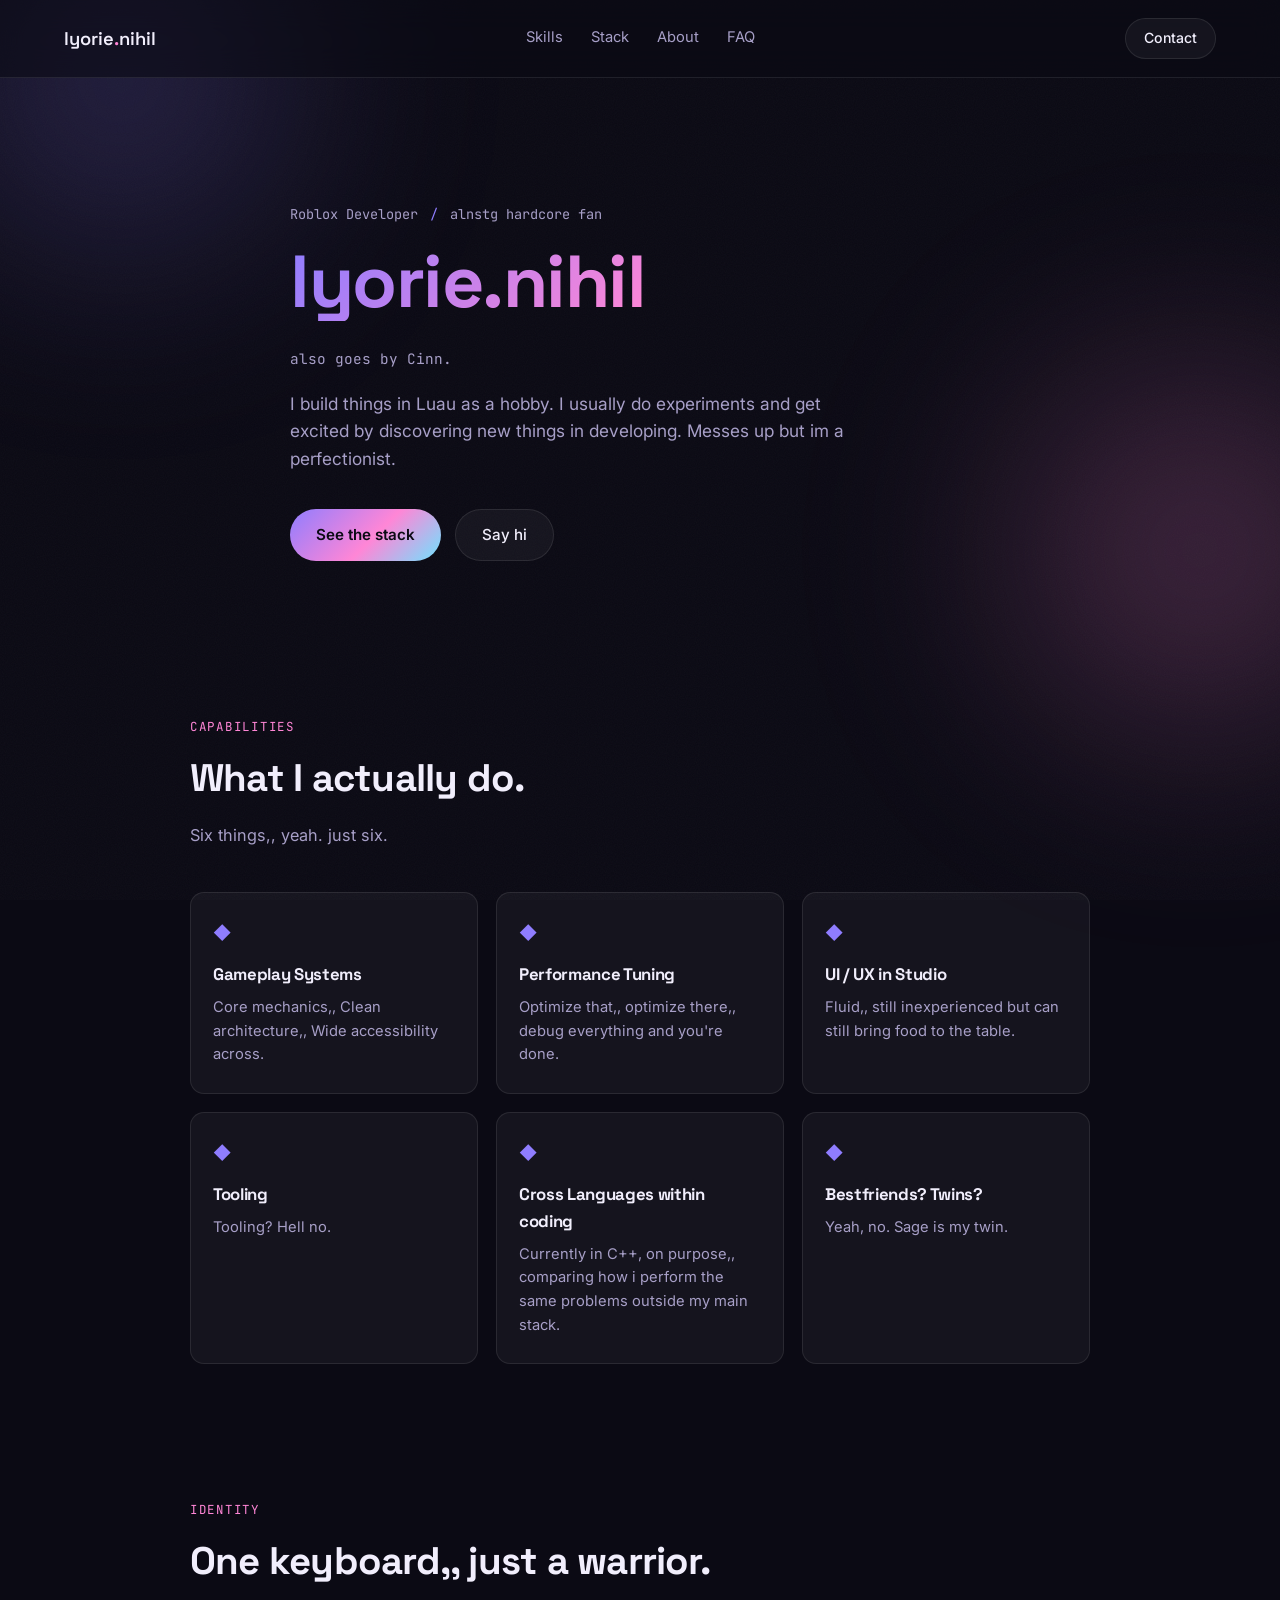
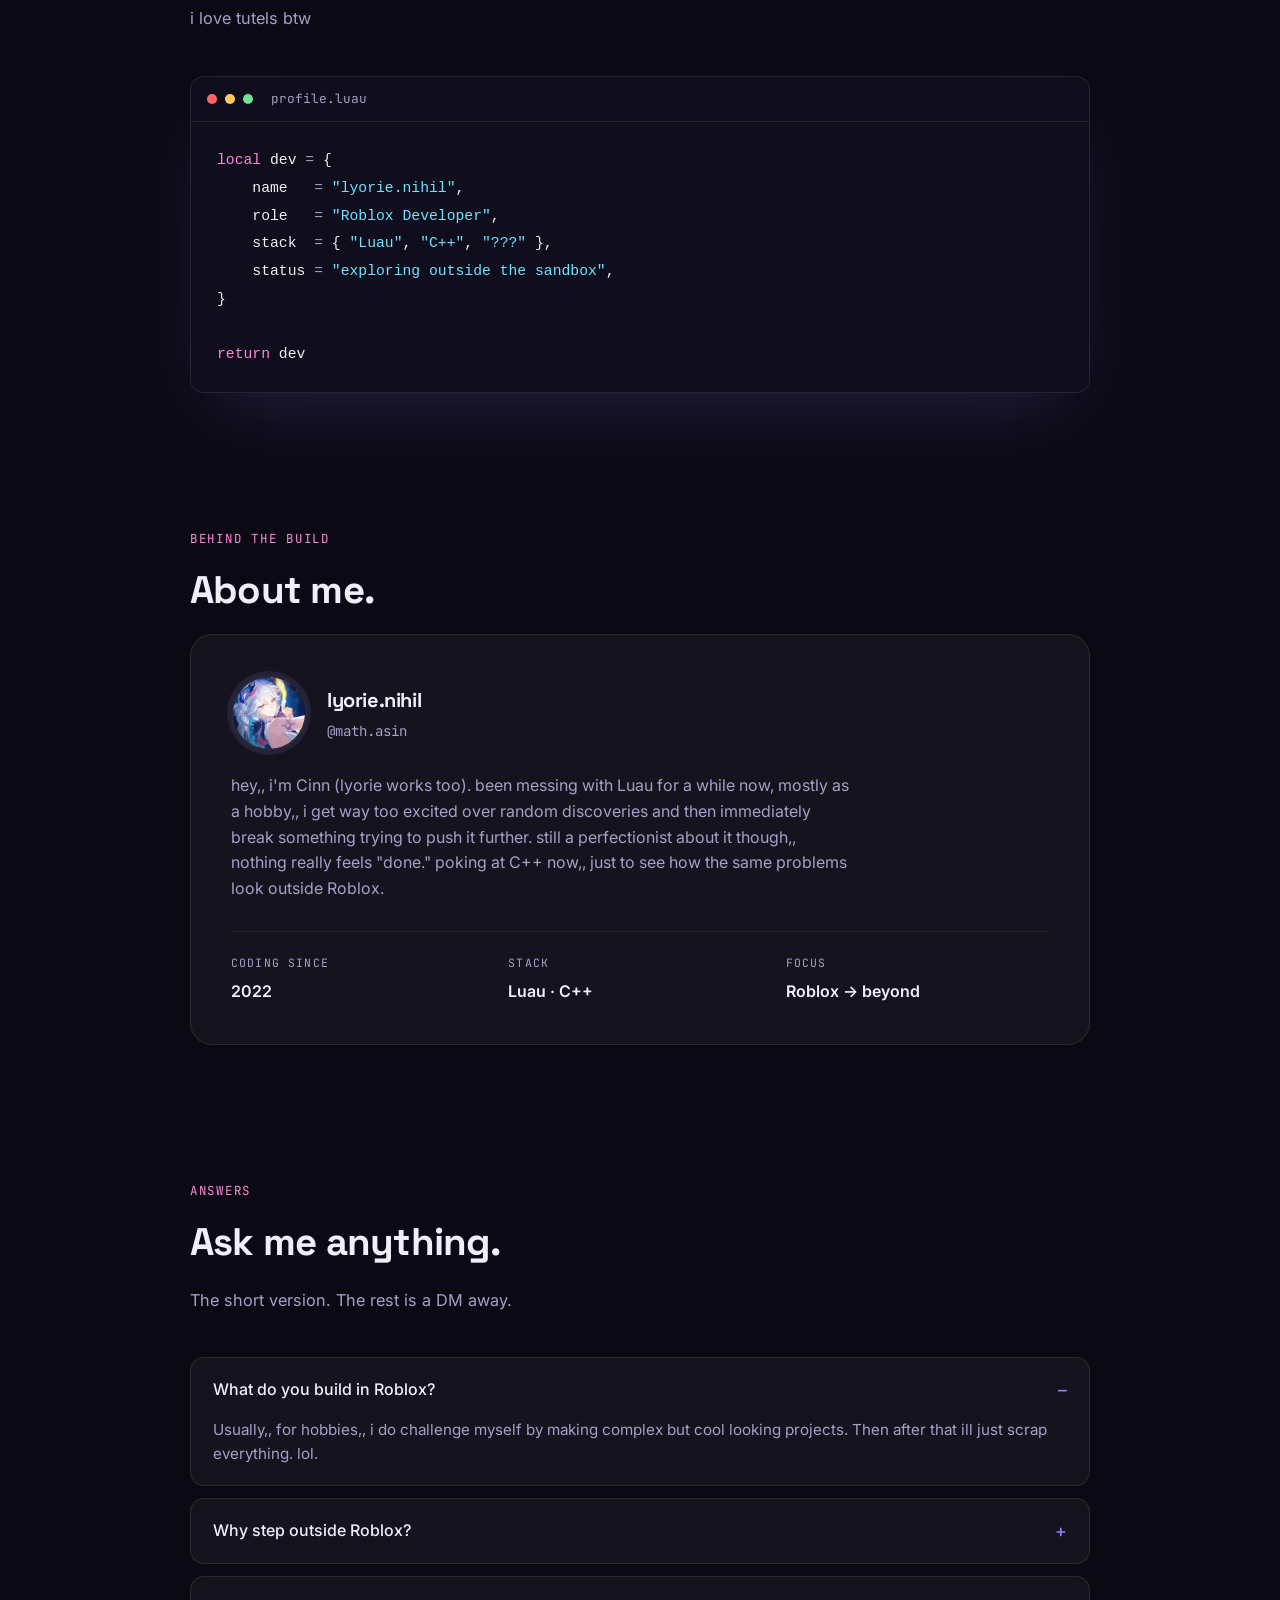
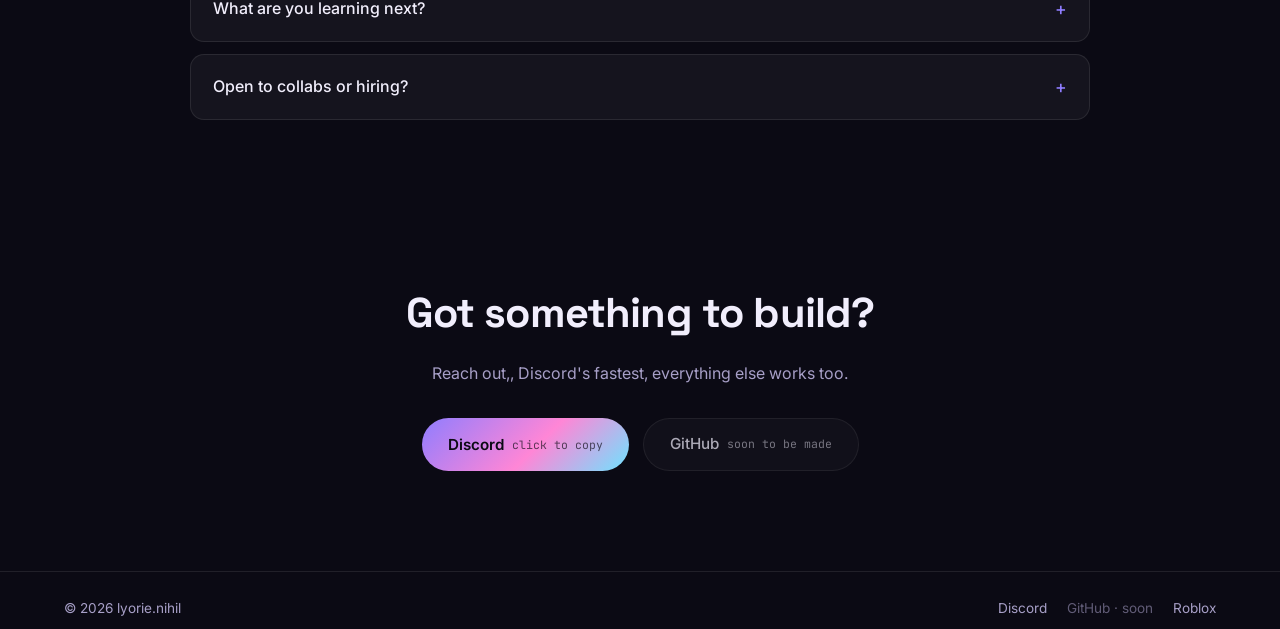
==== index.html @ 78d76bfa "Update index.html" ====
<!DOCTYPE html>
<html lang="en">
<head>
<meta charset="UTF-8" />
<meta name="viewport" content="width=device-width, initial-scale=1" />
<title>lyorie.nihil x Cinn ★ Roblox Developer</title>
<meta name="description" content="Cinn (Iyorie) ★ Roblox developer working in Luau and C++. GitHub: soon to be made." />
<link rel="preconnect" href="https://fonts.googleapis.com">
<link rel="preconnect" href="https://fonts.gstatic.com" crossorigin>
<link href="https://fonts.googleapis.com/css2?family=Space+Grotesk:wght@400;500;600;700&family=Inter:wght@400;500;600&family=JetBrains+Mono:wght@400;500&display=swap" rel="stylesheet">
<link rel="stylesheet" href="style.css">
</head>
<body>

<div class="noise"></div>
<div class="glow glow-a"></div>
<div class="glow glow-b"></div>

<header class="nav">
  <a class="brand" href="#top">lyorie<span class="dot">.</span>nihil</a>
  <nav class="nav-links">
    <a href="#skills">Skills</a>
    <a href="#stack">Stack</a>
    <a href="#about">About</a>
    <a href="#faq">FAQ</a>
  </nav>
  <a class="nav-cta" href="#contact">Contact</a>
</header>

<main id="top">

  <section class="hero">
    <p class="eyebrow">Roblox Developer <span class="eyebrow-sep">/</span> alnstg hardcore fan</p>
    <h1>lyorie.nihil</h1>
    <p class="hero-alt">also goes by Cinn.</p>
    <p class="hero-copy">
      I build things in Luau as a hobby. I usually do experiments and get excited by discovering new things in developing. Messes up but im a perfectionist.
    </p>
    <div class="hero-actions">
      <a class="btn btn-primary" href="#stack">See the stack</a>
      <a class="btn btn-ghost" href="#contact">Say hi</a>
    </div>
  </section>

  <section class="section" id="skills">
    <p class="section-eyebrow">Capabilities</p>
    <h2>What I actually do.</h2>
    <p class="section-lede">
      Six things,, yeah. just six.
    </p>
    <div class="grid">
      <article class="card">
        <div class="card-icon">◆</div>
        <h3>Gameplay Systems</h3>
        <p>Core mechanics,, Clean architecture,, Wide accessibility across.</p>
      </article>
      <article class="card">
        <div class="card-icon">◆</div>
        <h3>Performance Tuning</h3>
        <p>Optimize that,, optimize there,, debug everything and you're done.</p>
      </article>
      <article class="card">
        <div class="card-icon">◆</div>
        <h3>UI / UX in Studio</h3>
        <p>Fluid,, still inexperienced but can still bring food to the table.</p>
      </article>
      <article class="card">
        <div class="card-icon">◆</div>
        <h3>Tooling</h3>
        <p>Tooling? Hell no.</p>
      </article>
      <article class="card">
        <div class="card-icon">◆</div>
        <h3>Cross Languages within coding</h3>
        <p>Currently in C++, on purpose,, comparing how i perform the same problems outside my main stack.</p>
      </article>
      <article class="card">
        <div class="card-icon">◆</div>
        <h3>Bestfriends? Twins?</h3>
        <p>Yeah, no. Sage is my twin.</p>
      </article>
    </div>
  </section>

  <section class="section" id="stack">
    <p class="section-eyebrow">Identity</p>
    <h2>One keyboard,, just a warrior.</h2>
    <p class="section-lede">i love tutels btw</p>
    <div class="code-window">
      <div class="code-titlebar">
        <span class="code-dot"></span><span class="code-dot"></span><span class="code-dot"></span>
        <span class="code-filename">profile.luau</span>
      </div>
      <pre class="code-body"><code><span class="tok-kw">local</span> dev <span class="tok-op">=</span> {
    name   <span class="tok-op">=</span> <span class="tok-str">"lyorie.nihil"</span>,
    role   <span class="tok-op">=</span> <span class="tok-str">"Roblox Developer"</span>,
    stack  <span class="tok-op">=</span> { <span class="tok-str">"Luau"</span>, <span class="tok-str">"C++"</span>, <span class="tok-str">"???"</span> },
    status <span class="tok-op">=</span> <span class="tok-str">"exploring outside the sandbox"</span>,
}

<span class="tok-kw">return</span> dev</code></pre>
    </div>
  </section>

  <section class="section" id="about">
    <p class="section-eyebrow">Behind the build</p>
    <h2>About me.</h2>
    <div class="bio-card">
      <div class="bio-top">
        <img class="bio-avatar" src="assets/avatar.jpg" alt="lyorie.nihil avatar" />
        <div class="bio-heading">
          <h3>lyorie.nihil</h3>
          <p class="bio-handle">@math.asin</p>
        </div>
      </div>
      <p class="bio-copy">
        hey,, i'm Cinn (lyorie works too). been messing with Luau for a
        while now, mostly as a hobby,, i get way too excited over random
        discoveries and then immediately break something trying to push it
        further. still a perfectionist about it though,, nothing really
        feels "done." poking at C++ now,, just to see how the same problems
        look outside Roblox.
      </p>
      <div class="bio-stats">
        <div class="bio-stat">
          <span class="bio-stat-label">Coding since</span>
          <span class="bio-stat-value">2022</span>
        </div>
        <div class="bio-stat">
          <span class="bio-stat-label">Stack</span>
          <span class="bio-stat-value">Luau · C++</span>
        </div>
        <div class="bio-stat">
          <span class="bio-stat-label">Focus</span>
          <span class="bio-stat-value">Roblox → beyond</span>
        </div>
      </div>
    </div>
  </section>

  <section class="section" id="faq">
    <p class="section-eyebrow">Answers</p>
    <h2>Ask me anything.</h2>
    <p class="section-lede">The short version. The rest is a DM away.</p>
    <div class="faq-list">
      <details class="faq-item" open>
        <summary>What do you build in Roblox?</summary>
        <p>Usually,, for hobbies,, i do challenge myself by making complex but cool looking projects. Then after that ill just scrap everything. lol.</p>
      </details>
      <details class="faq-item">
        <summary>Why step outside Roblox?</summary>
        <p>Roblox is pretty boring these days. If you see me in a game,, hi.</p>
      </details>
      <details class="faq-item">
        <summary>What are you learning next?</summary>
        <p>haven't decided yet,, we'll see.</p>
      </details>
      <details class="faq-item">
        <summary>Open to collabs or hiring?</summary>
        <p>No. If i do get available,, please contact me via discord.</p>
      </details>
    </div>
  </section>

  <section class="cta" id="contact">
    <h2>Got something to build?</h2>
    <p>Reach out,, Discord's fastest, everything else works too.</p>
    <div class="hero-actions">
      <button type="button" class="btn btn-primary" data-discord="._math.asin">
        Discord <span class="copy-label">click to copy</span>
      </button>
      <span class="btn btn-ghost btn-soon" aria-disabled="true">
        GitHub <span class="copy-label">soon to be made</span>
      </span>
    </div>
  </section>

</main>

<footer class="footer">
  <span>© 2026 lyorie.nihil</span>
  <div class="footer-links">
    <button type="button" class="footer-copy" data-discord="._math.asin">Discord</button>
    <span class="footer-soon" aria-disabled="true">GitHub · soon</span>
    <a href="https://www.roblox.com/users/5300801005/profile?friendshipSourceType=PlayerSearch">Roblox</a>
  </div>
</footer>

<script src="script.js"></script>
</body>
</html>
---- style.css ----
:root {
  --bg: #0b0a14;
  --bg-alt: #100d1c;
  --surface: rgba(255, 255, 255, 0.045);
  --surface-hover: rgba(255, 255, 255, 0.07);
  --border: rgba(255, 255, 255, 0.09);

  --text: #f1eefc;
  --text-muted: #a79fc7;
  --text-faint: #6f699060;

  --purple: #8f7dff;
  --pink: #ff86d6;
  --blue: #6fe3ff;

  --gradient: linear-gradient(135deg, var(--purple), var(--pink) 55%, var(--blue));

  --font-display: "Space Grotesk", "Inter", sans-serif;
  --font-body: "Inter", sans-serif;
  --font-mono: "JetBrains Mono", monospace;

  --radius-lg: 22px;
  --radius-md: 14px;
  --radius-sm: 8px;
}

@media (prefers-color-scheme: light) {
  :root { color-scheme: dark; }
}

* { box-sizing: border-box; }
html { scroll-behavior: smooth; }

@media (prefers-reduced-motion: reduce) {
  html { scroll-behavior: auto; }
  * { animation-duration: 0.01ms !important; animation-iteration-count: 1 !important; transition-duration: 0.01ms !important; }
}

body {
  margin: 0;
  background: var(--bg);
  color: var(--text);
  font-family: var(--font-body);
  line-height: 1.6;
  -webkit-font-smoothing: antialiased;
  overflow-x: hidden;
}

a { color: inherit; text-decoration: none; }
h1, h2, h3 { font-family: var(--font-display); margin: 0; letter-spacing: -0.02em; }
p { margin: 0; }

:focus-visible {
  outline: 2px solid var(--blue);
  outline-offset: 3px;
  border-radius: 4px;
}

.noise {
  position: fixed;
  inset: 0;
  pointer-events: none;
  z-index: 0;
  opacity: 0.035;
  background-image: url("data:image/svg+xml,%3Csvg xmlns='http://www.w3.org/2000/svg' width='120' height='120'%3E%3Cfilter id='n'%3E%3CfeTurbulence type='fractalNoise' baseFrequency='0.9' numOctaves='2' stitchTiles='stitch'/%3E%3C/filter%3E%3Crect width='100%25' height='100%25' filter='url(%23n)'/%3E%3C/svg%3E");
}

.glow { position: fixed; border-radius: 50%; filter: blur(110px); pointer-events: none; z-index: 0; opacity: 0.35; }
.glow-a { width: 480px; height: 480px; top: -160px; left: -120px; background: radial-gradient(circle, var(--purple), transparent 70%); }
.glow-b { width: 520px; height: 520px; bottom: 10%; right: -180px; background: radial-gradient(circle, var(--pink), transparent 70%); }

.nav {
  position: sticky;
  top: 0;
  z-index: 10;
  display: flex;
  align-items: center;
  justify-content: space-between;
  gap: 24px;
  padding: 18px clamp(20px, 5vw, 64px);
  background: rgba(11, 10, 20, 0.6);
  backdrop-filter: blur(16px);
  border-bottom: 1px solid var(--border);
}

.brand { font-family: var(--font-display); font-weight: 600; font-size: 1.15rem; }
.brand .dot { color: var(--pink); }

.nav-links { display: flex; gap: 28px; font-size: 0.92rem; color: var(--text-muted); }
.nav-links a:hover { color: var(--text); }

.nav-cta {
  font-size: 0.88rem;
  font-weight: 500;
  padding: 8px 18px;
  border-radius: 999px;
  border: 1px solid var(--border);
  background: var(--surface);
  white-space: nowrap;
}
.nav-cta:hover { background: var(--surface-hover); }

@media (max-width: 640px) {
  .nav-links { display: none; }
}

main { position: relative; z-index: 1; }

.section {
  max-width: 980px;
  margin: 0 auto;
  padding: 96px clamp(20px, 5vw, 40px) 40px;
}

.section-eyebrow {
  font-family: var(--font-mono);
  font-size: 0.78rem;
  letter-spacing: 0.14em;
  text-transform: uppercase;
  color: var(--pink);
  margin-bottom: 10px;
}

.section h2 { font-size: clamp(1.7rem, 4vw, 2.4rem); margin-bottom: 14px; }

.section-lede {
  color: var(--text-muted);
  max-width: 46ch;
  margin-bottom: 44px;
  font-size: 1.02rem;
}

.hero {
  position: relative;
  z-index: 1;
  max-width: 780px;
  margin: 0 auto;
  padding: clamp(70px, 14vh, 130px) clamp(20px, 5vw, 40px) 60px;
  text-align: left;
}

.eyebrow { font-family: var(--font-mono); font-size: 0.85rem; color: var(--text-muted); margin-bottom: 18px; }
.eyebrow-sep { color: var(--purple); margin: 0 4px; }

.hero h1 {
  font-size: clamp(2.6rem, 8vw, 4.6rem);
  font-weight: 700;
  background: var(--gradient);
  -webkit-background-clip: text;
  background-clip: text;
  color: transparent;
  line-height: 1.05;
  margin-bottom: 26px;
}

.hero-alt { font-family: var(--font-mono); font-size: 0.9rem; color: var(--text-muted); margin-bottom: 20px; }
.hero-copy { font-size: 1.08rem; color: var(--text-muted); max-width: 54ch; margin-bottom: 36px; }
.hero-actions { display: flex; flex-wrap: wrap; gap: 14px; }

.btn {
  display: inline-flex;
  align-items: center;
  gap: 8px;
  padding: 13px 26px;
  border-radius: 999px;
  font-weight: 500;
  font-size: 0.95rem;
  font-family: inherit;
  border: none;
  cursor: pointer;
  transition: transform 0.15s ease, background 0.15s ease, border-color 0.15s ease;
}
.btn:hover { transform: translateY(-1px); }

.copy-label { font-family: var(--font-mono); font-size: 0.72rem; opacity: 0.65; font-weight: 400; }

.btn-soon { cursor: default; border: 1px dashed var(--border); background: transparent; opacity: 0.7; }
.btn-soon:hover { transform: none; }

.btn-primary { background: var(--gradient); color: #0b0a14; font-weight: 600; }

.btn-ghost { border: 1px solid var(--border); background: var(--surface); }
.btn-ghost:hover { background: var(--surface-hover); }

.grid { display: grid; grid-template-columns: repeat(3, 1fr); gap: 18px; }
@media (max-width: 860px) { .grid { grid-template-columns: repeat(2, 1fr); } }
@media (max-width: 560px) { .grid { grid-template-columns: 1fr; } }

.card {
  background: var(--surface);
  border: 1px solid var(--border);
  border-radius: var(--radius-md);
  padding: 26px 22px;
  transition: transform 0.2s ease, background 0.2s ease, border-color 0.2s ease;
}
.card:hover { transform: translateY(-3px); background: var(--surface-hover); border-color: rgba(255,255,255,0.18); }

.card-icon { color: var(--purple); font-size: 1.1rem; margin-bottom: 14px; }
.card h3 { font-size: 1.05rem; margin-bottom: 8px; }
.card p { color: var(--text-muted); font-size: 0.92rem; }

.code-window {
  background: var(--bg-alt);
  border: 1px solid var(--border);
  border-radius: var(--radius-md);
  overflow: hidden;
  box-shadow: 0 30px 80px -30px rgba(143, 125, 255, 0.25);
}

.code-titlebar { display: flex; align-items: center; gap: 8px; padding: 12px 16px; border-bottom: 1px solid var(--border); }
.code-dot { width: 10px; height: 10px; border-radius: 50%; background: var(--border); }
.code-dot:nth-child(1) { background: #ff6767; }
.code-dot:nth-child(2) { background: #ffc860; }
.code-dot:nth-child(3) { background: #6fe396; }
.code-filename { margin-left: 10px; font-family: var(--font-mono); font-size: 0.8rem; color: var(--text-muted); }

.code-body { margin: 0; padding: 24px 26px; font-family: var(--font-mono); font-size: 0.92rem; line-height: 1.75; overflow-x: auto; }
.tok-kw { color: var(--pink); }
.tok-str { color: var(--blue); }
.tok-op { color: var(--text-muted); }

.bio-card { background: var(--surface); border: 1px solid var(--border); border-radius: var(--radius-lg); padding: clamp(24px, 4vw, 40px); }
.bio-top { display: flex; align-items: center; gap: 20px; margin-bottom: 22px; }

.bio-avatar {
  width: 76px;
  height: 76px;
  border-radius: 50%;
  object-fit: cover;
  border: 2px solid var(--border);
  box-shadow: 0 0 0 4px rgba(143, 125, 255, 0.12);
}

.bio-heading h3 { font-size: 1.25rem; }
.bio-handle { font-family: var(--font-mono); color: var(--text-muted); font-size: 0.88rem; margin-top: 4px; }
.bio-copy { color: var(--text-muted); max-width: 62ch; margin-bottom: 30px; }

.bio-stats { display: grid; grid-template-columns: repeat(3, 1fr); gap: 14px; border-top: 1px solid var(--border); padding-top: 22px; }
@media (max-width: 560px) { .bio-stats { grid-template-columns: 1fr; } }

.bio-stat { display: flex; flex-direction: column; gap: 6px; }
.bio-stat-label { font-family: var(--font-mono); font-size: 0.72rem; text-transform: uppercase; letter-spacing: 0.1em; color: var(--text-muted); }
.bio-stat-value { font-weight: 600; }

.faq-list { display: flex; flex-direction: column; gap: 12px; }
.faq-item { background: var(--surface); border: 1px solid var(--border); border-radius: var(--radius-md); padding: 18px 22px; }

.faq-item summary {
  cursor: pointer;
  font-weight: 500;
  list-style: none;
  display: flex;
  justify-content: space-between;
  align-items: center;
}
.faq-item summary::-webkit-details-marker { display: none; }
.faq-item summary::after { content: "+"; color: var(--purple); font-size: 1.1rem; margin-left: 12px; }
.faq-item[open] summary::after { content: "–"; }
.faq-item p { color: var(--text-muted); margin-top: 14px; font-size: 0.95rem; }

.cta { max-width: 780px; margin: 40px auto 0; padding: 80px clamp(20px, 5vw, 40px) 100px; text-align: center; }
.cta h2 { font-size: clamp(1.8rem, 4.5vw, 2.6rem); margin-bottom: 14px; }
.cta p { color: var(--text-muted); margin-bottom: 32px; }
.cta .hero-actions { justify-content: center; }

.footer {
  position: relative;
  z-index: 1;
  display: flex;
  flex-wrap: wrap;
  gap: 12px;
  align-items: center;
  justify-content: space-between;
  padding: 26px clamp(20px, 5vw, 64px);
  border-top: 1px solid var(--border);
  color: var(--text-muted);
  font-size: 0.85rem;
}
.footer-links { display: flex; gap: 20px; align-items: center; }
.footer-links a:hover { color: var(--text); }

.footer-copy { font: inherit; color: inherit; background: none; border: none; padding: 0; cursor: pointer; }
.footer-copy:hover { color: var(--text); }
.footer-soon { opacity: 0.55; cursor: default; }

.reveal { opacity: 0; transform: translateY(18px); transition: opacity 0.6s ease, transform 0.6s ease; }
.reveal.is-visible { opacity: 1; transform: translateY(0); }
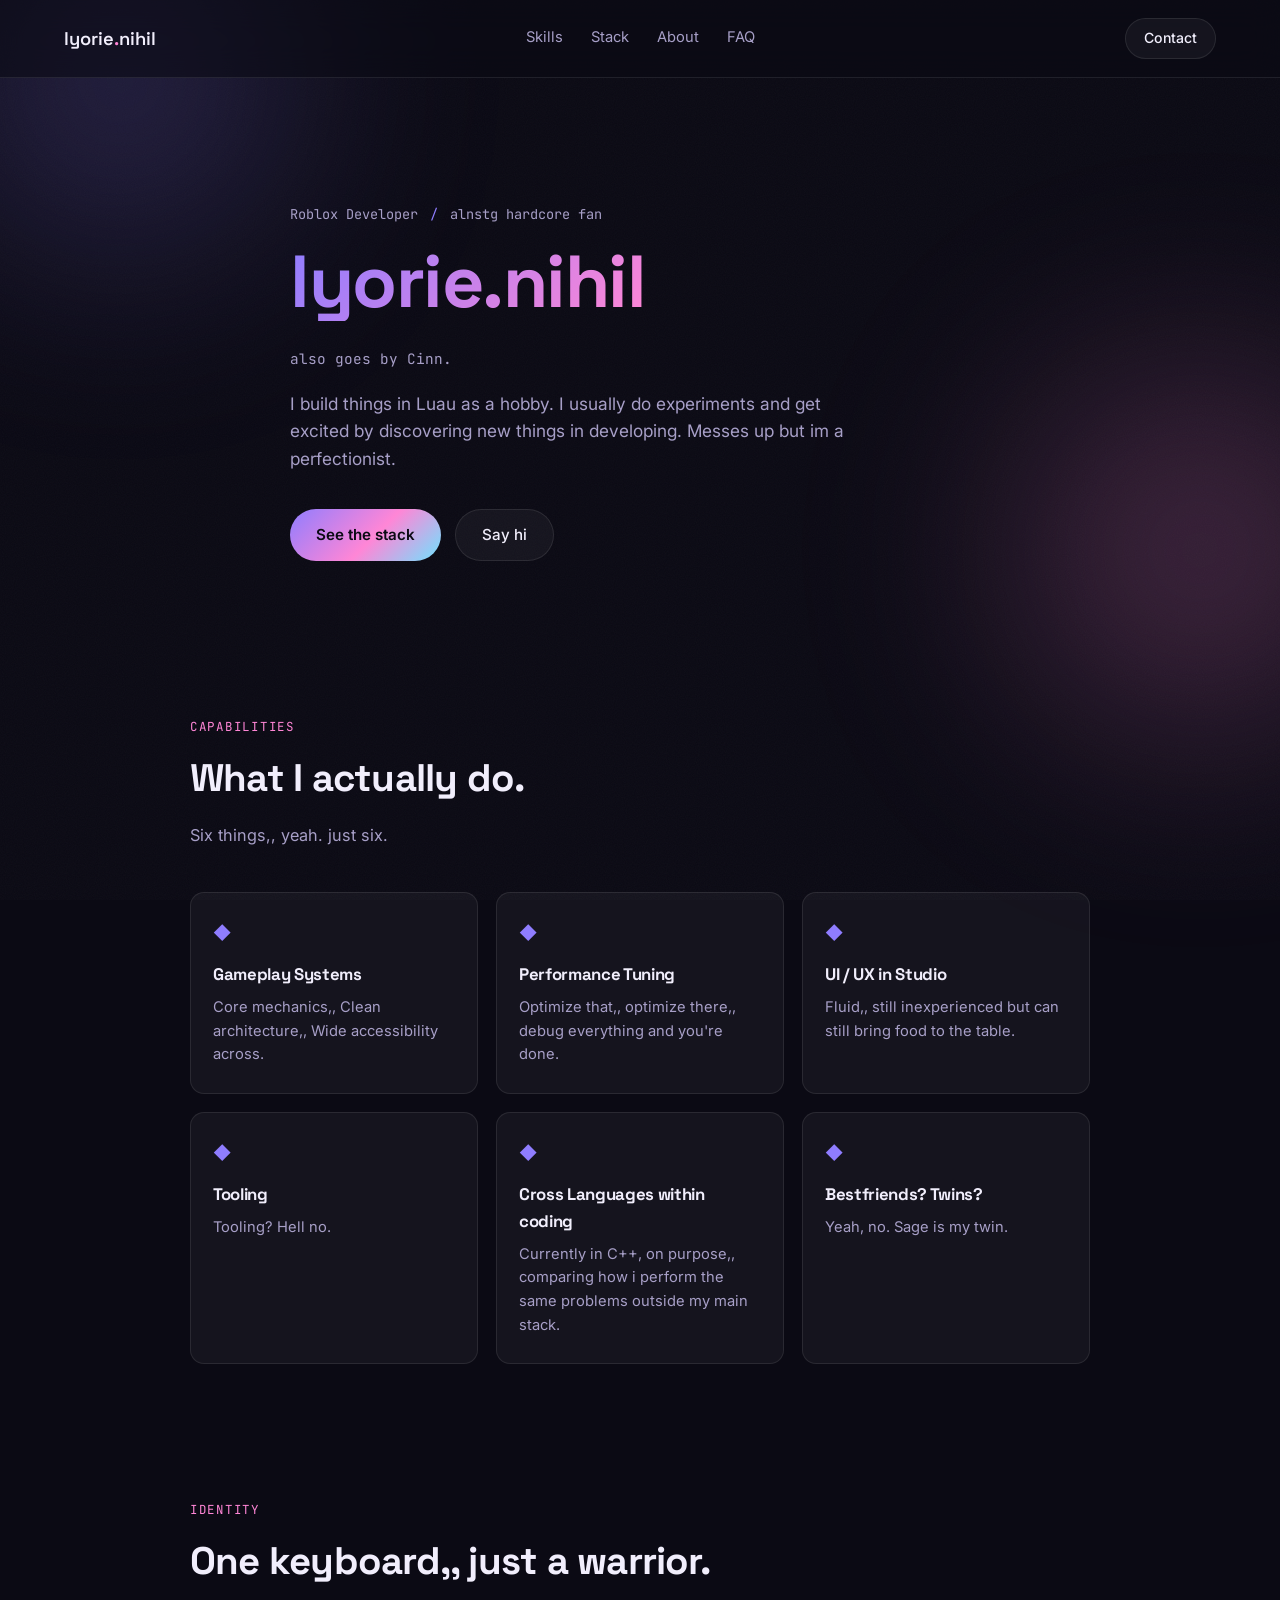
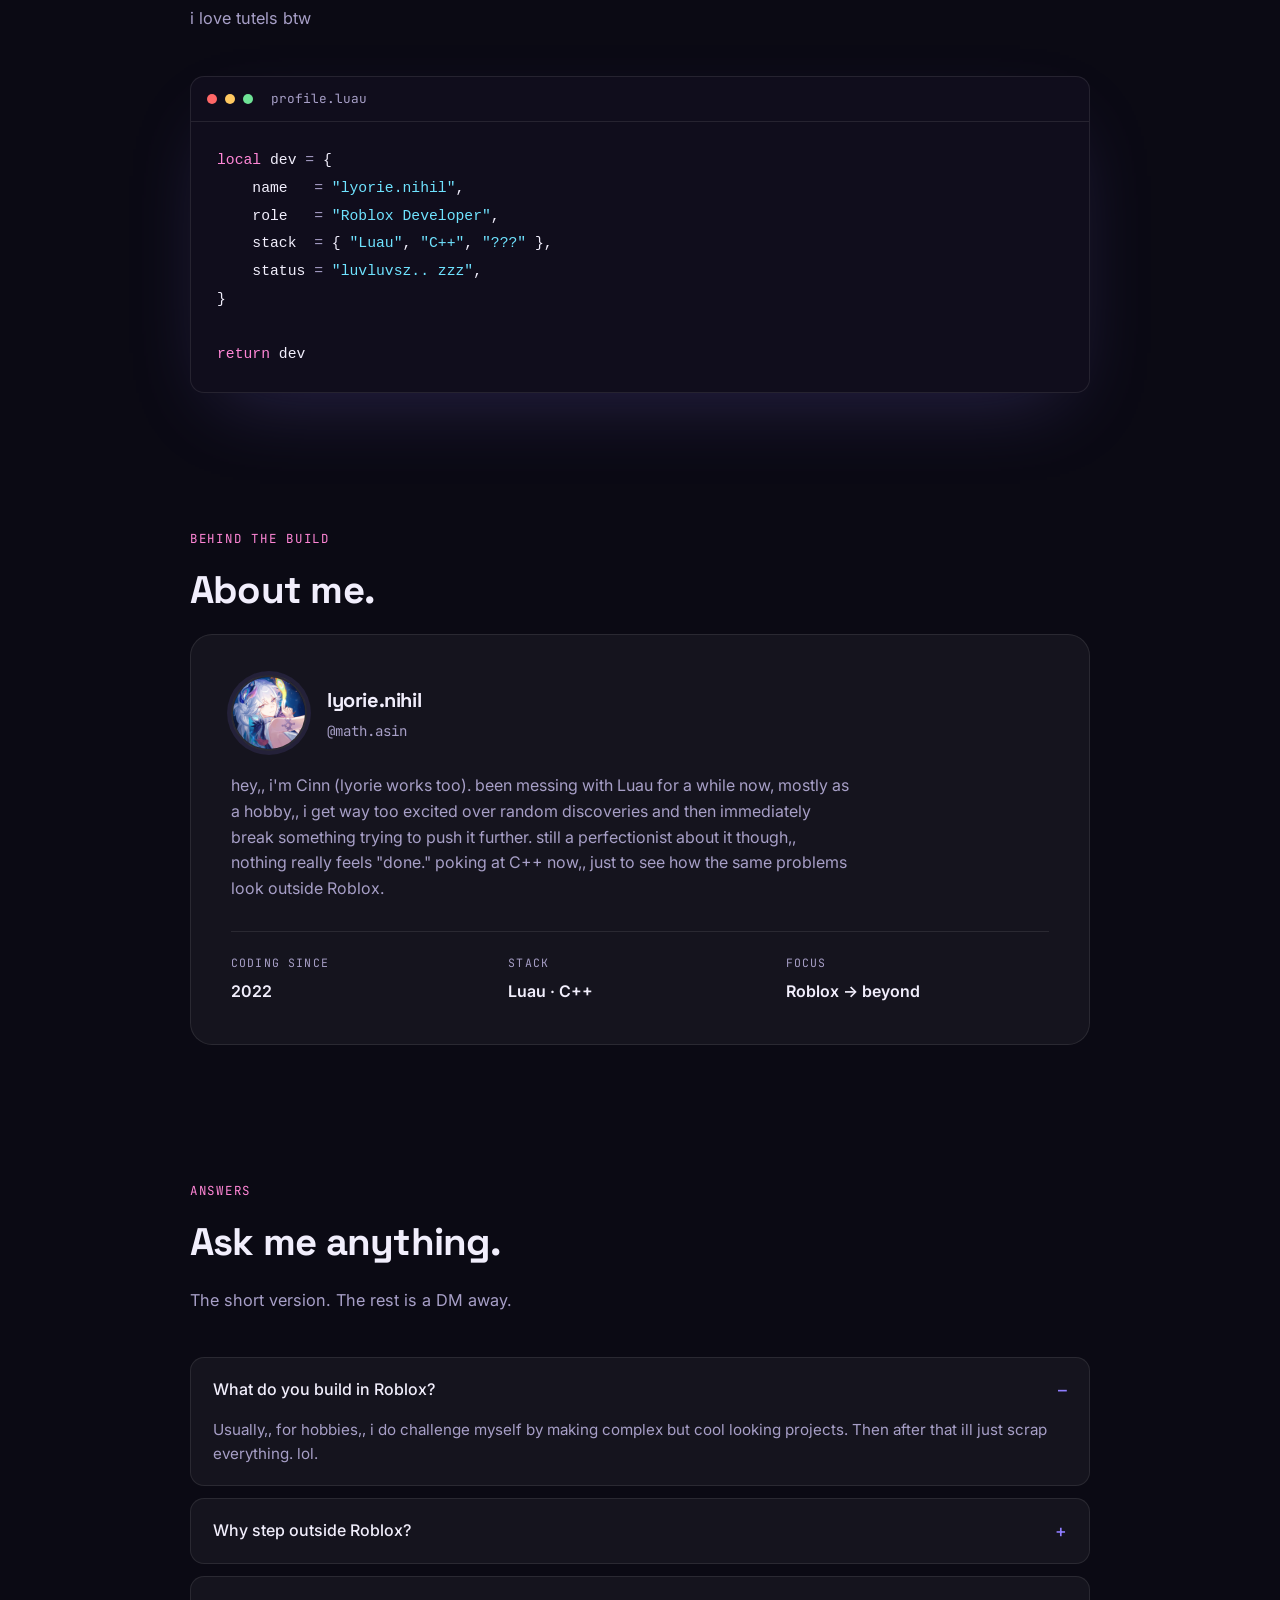
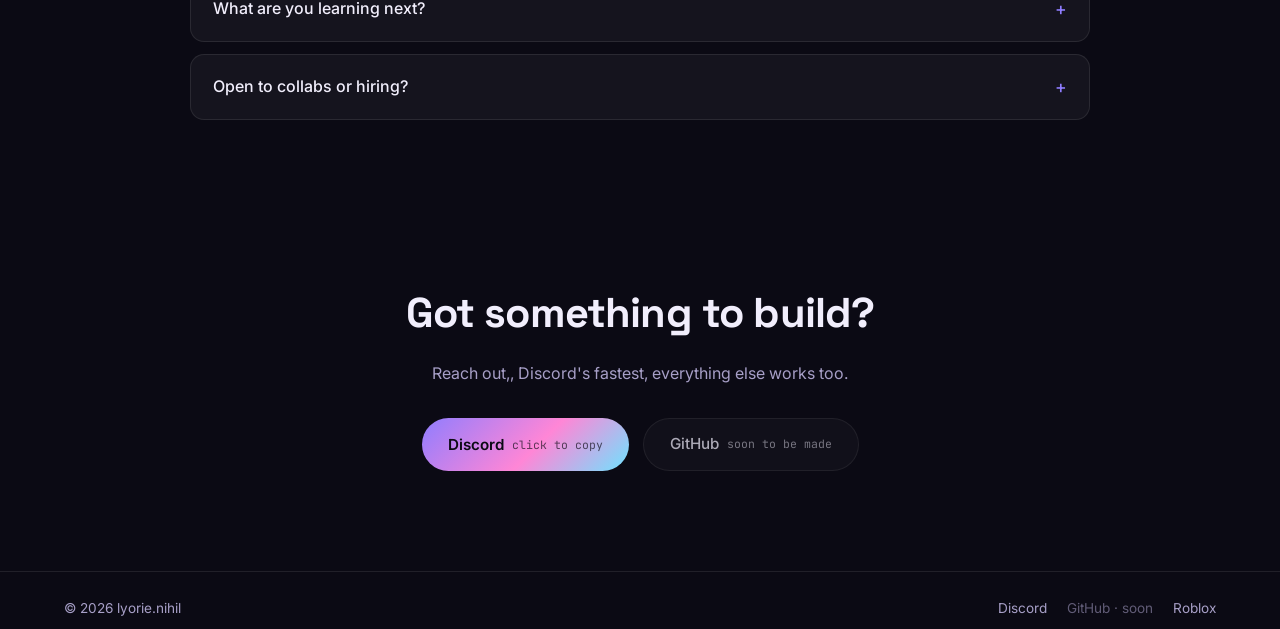
==== commit fcf97c2a: "Update index.html" ====
--- a/index.html
+++ b/index.html
@@ -95,7 +95,7 @@
     name   <span class="tok-op">=</span> <span class="tok-str">"lyorie.nihil"</span>,
     role   <span class="tok-op">=</span> <span class="tok-str">"Roblox Developer"</span>,
     stack  <span class="tok-op">=</span> { <span class="tok-str">"Luau"</span>, <span class="tok-str">"C++"</span>, <span class="tok-str">"???"</span> },
-    status <span class="tok-op">=</span> <span class="tok-str">"exploring outside the sandbox"</span>,
+    status <span class="tok-op">=</span> <span class="tok-str">"luvluvsz.. zzz"</span>,
 }
 
 <span class="tok-kw">return</span> dev</code></pre>
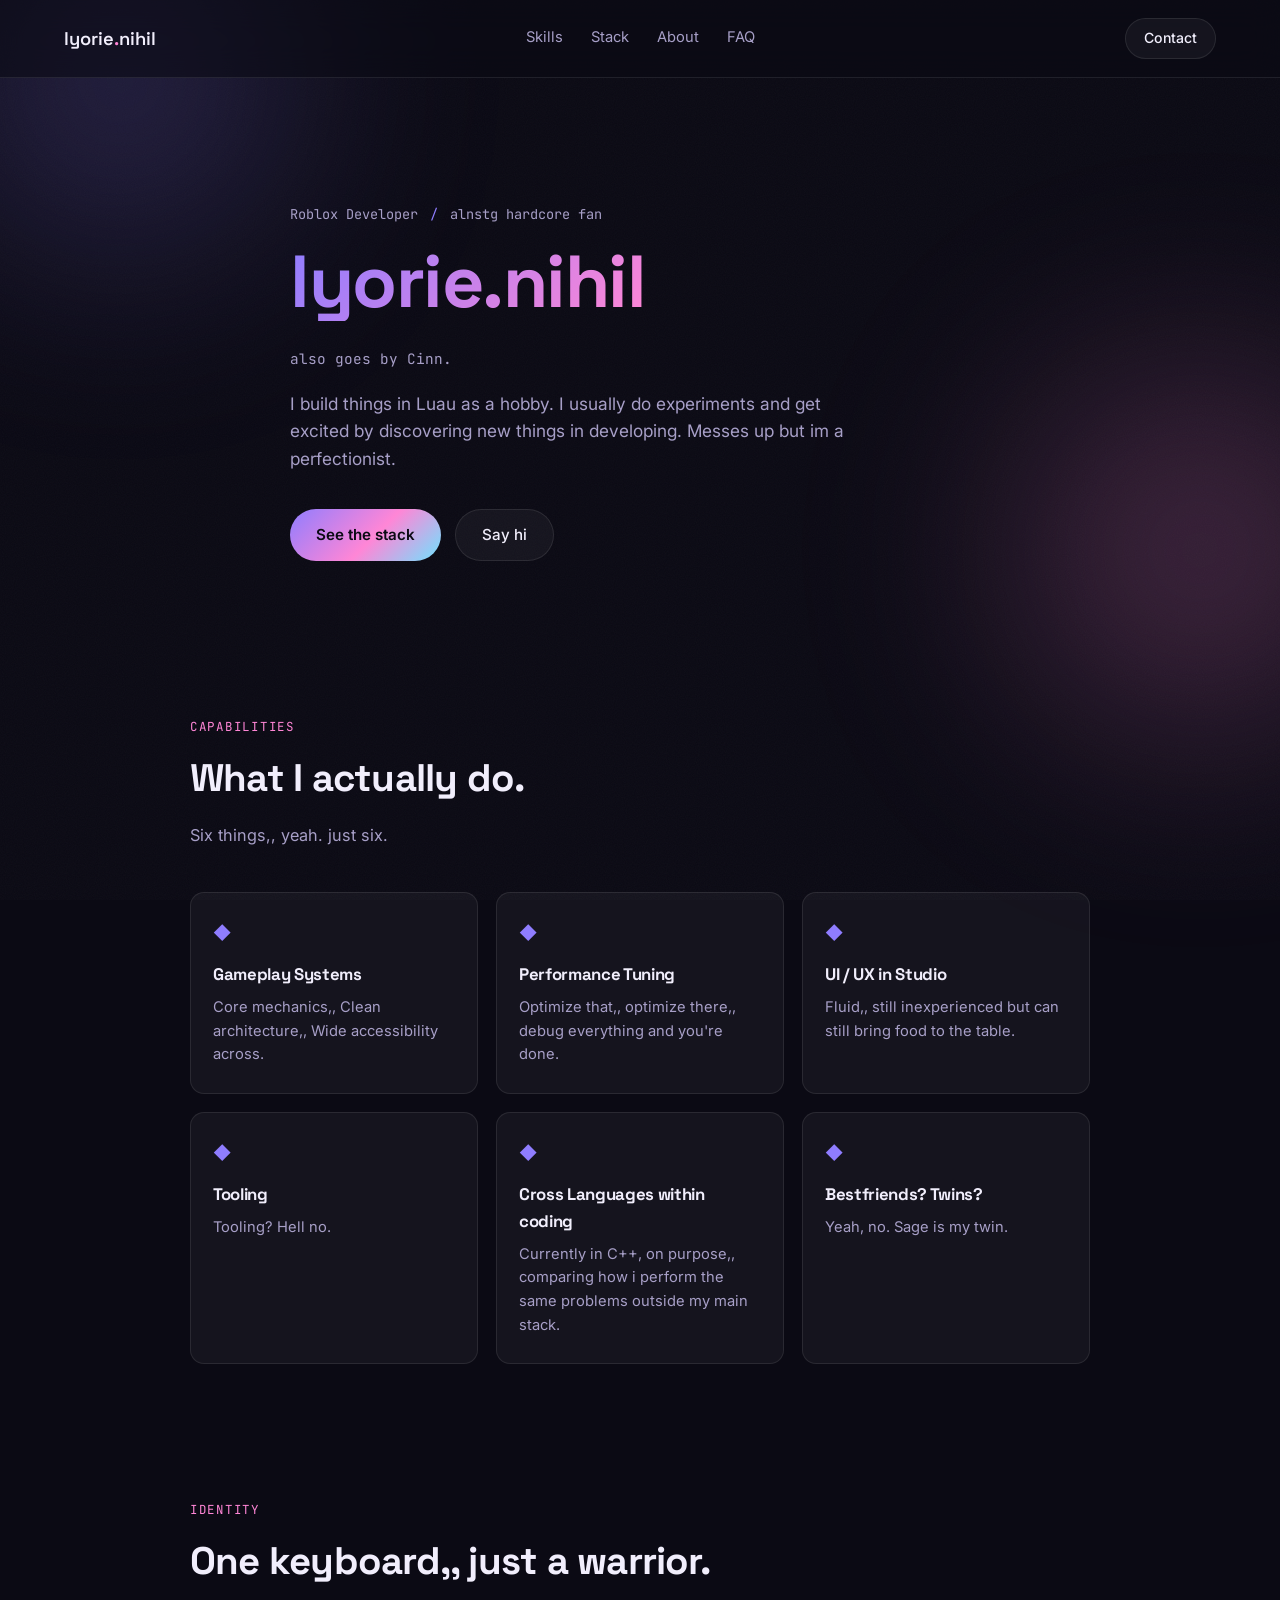
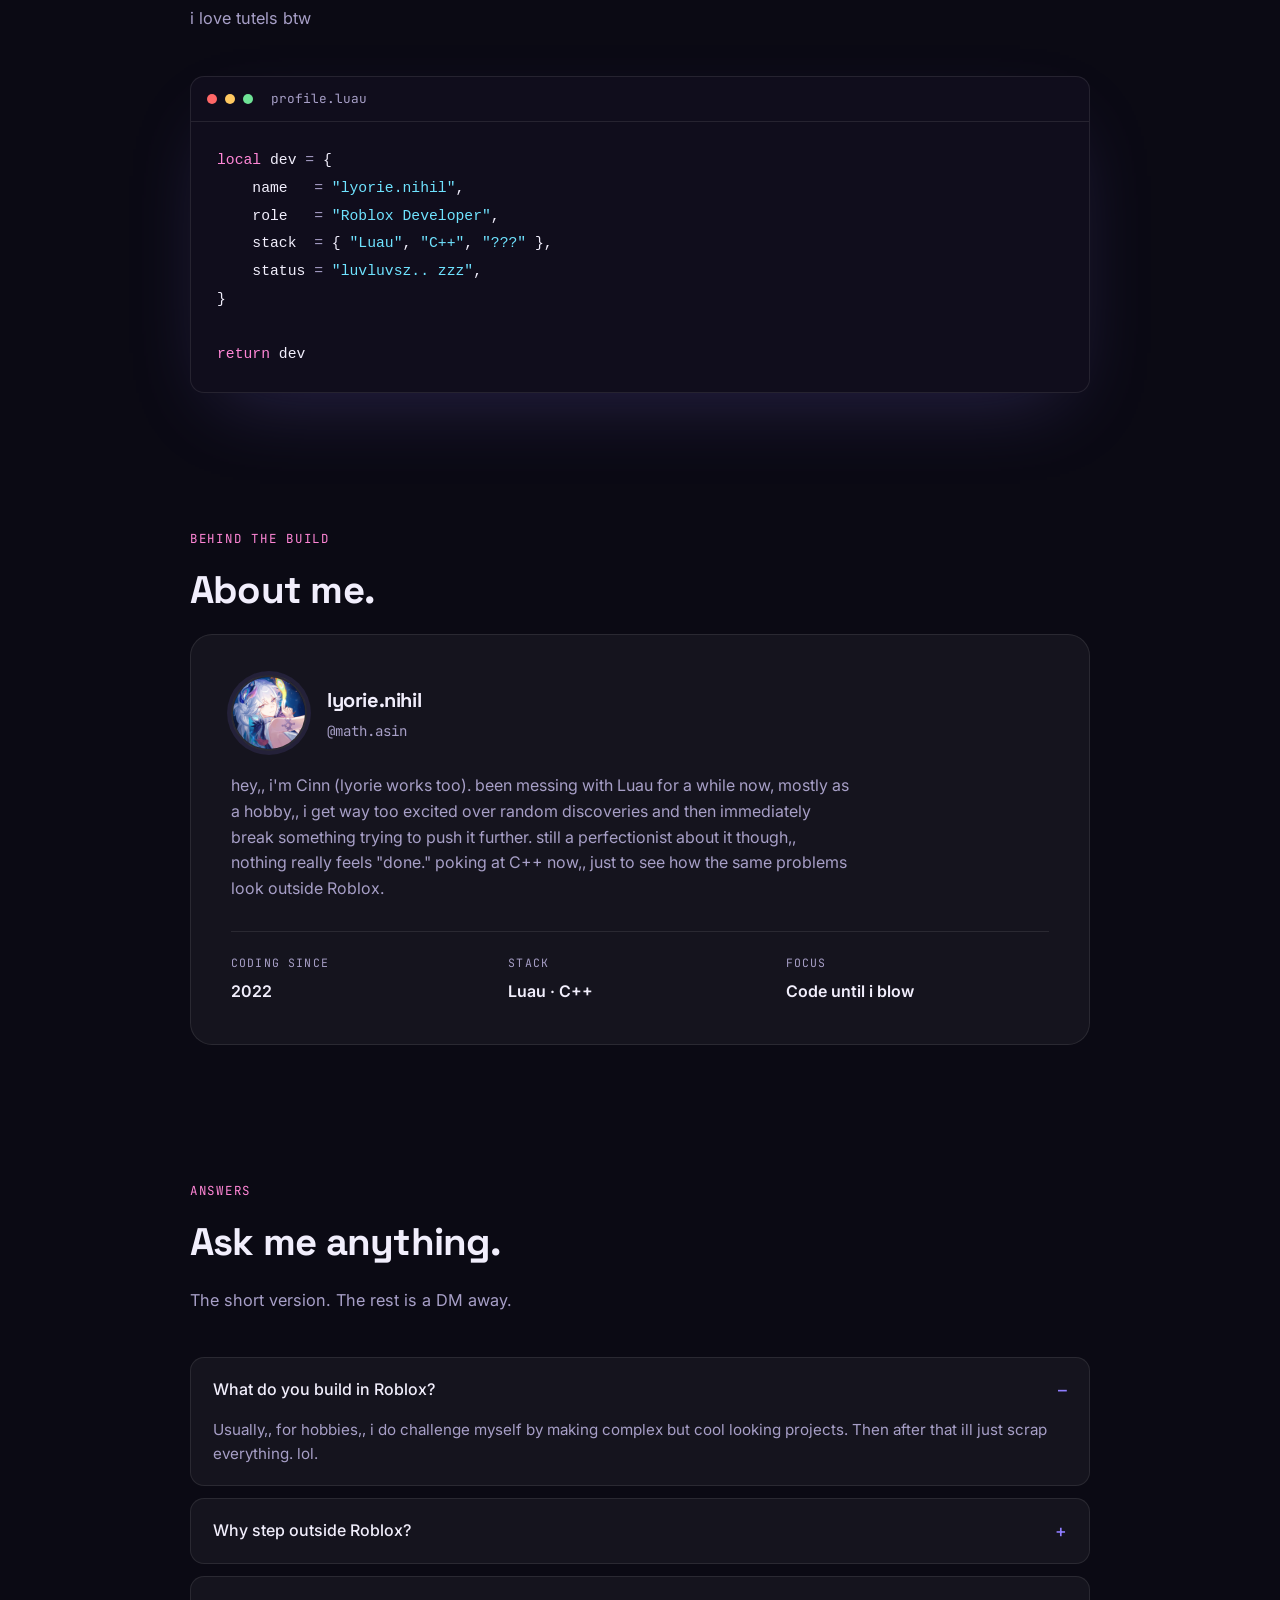
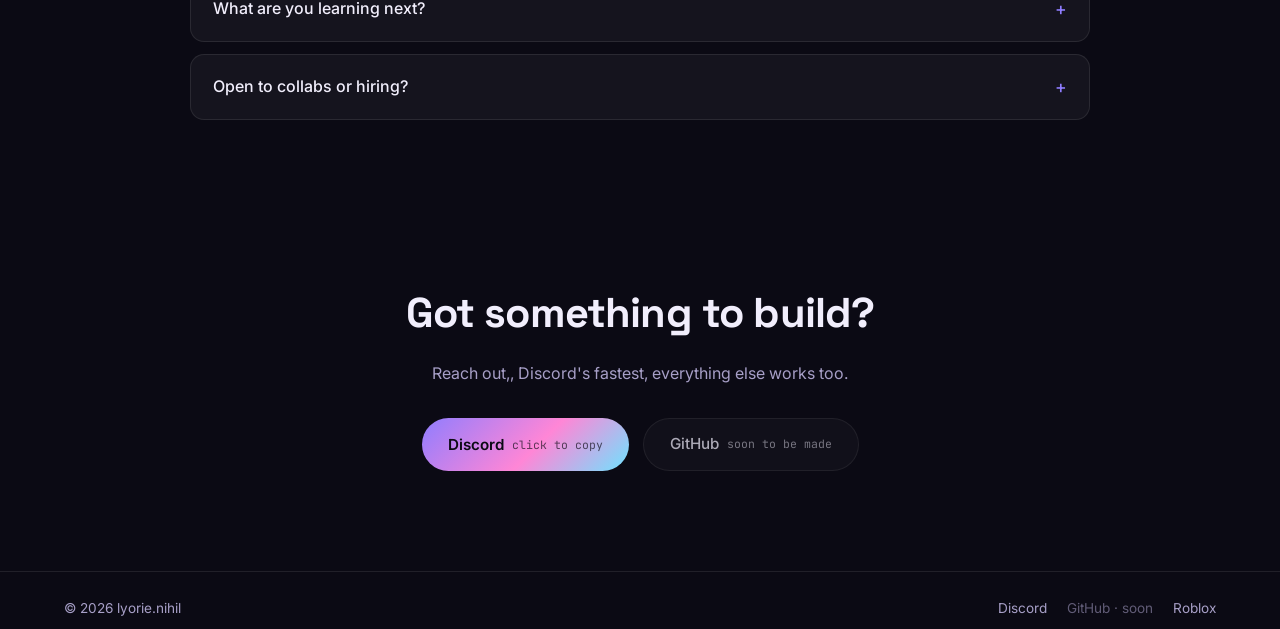
==== commit f4a4d1fb: "Update index.html" ====
--- a/index.html
+++ b/index.html
@@ -132,7 +132,7 @@
         </div>
         <div class="bio-stat">
           <span class="bio-stat-label">Focus</span>
-          <span class="bio-stat-value">Roblox → beyond</span>
+          <span class="bio-stat-value">Code until i blow</span>
         </div>
       </div>
     </div>
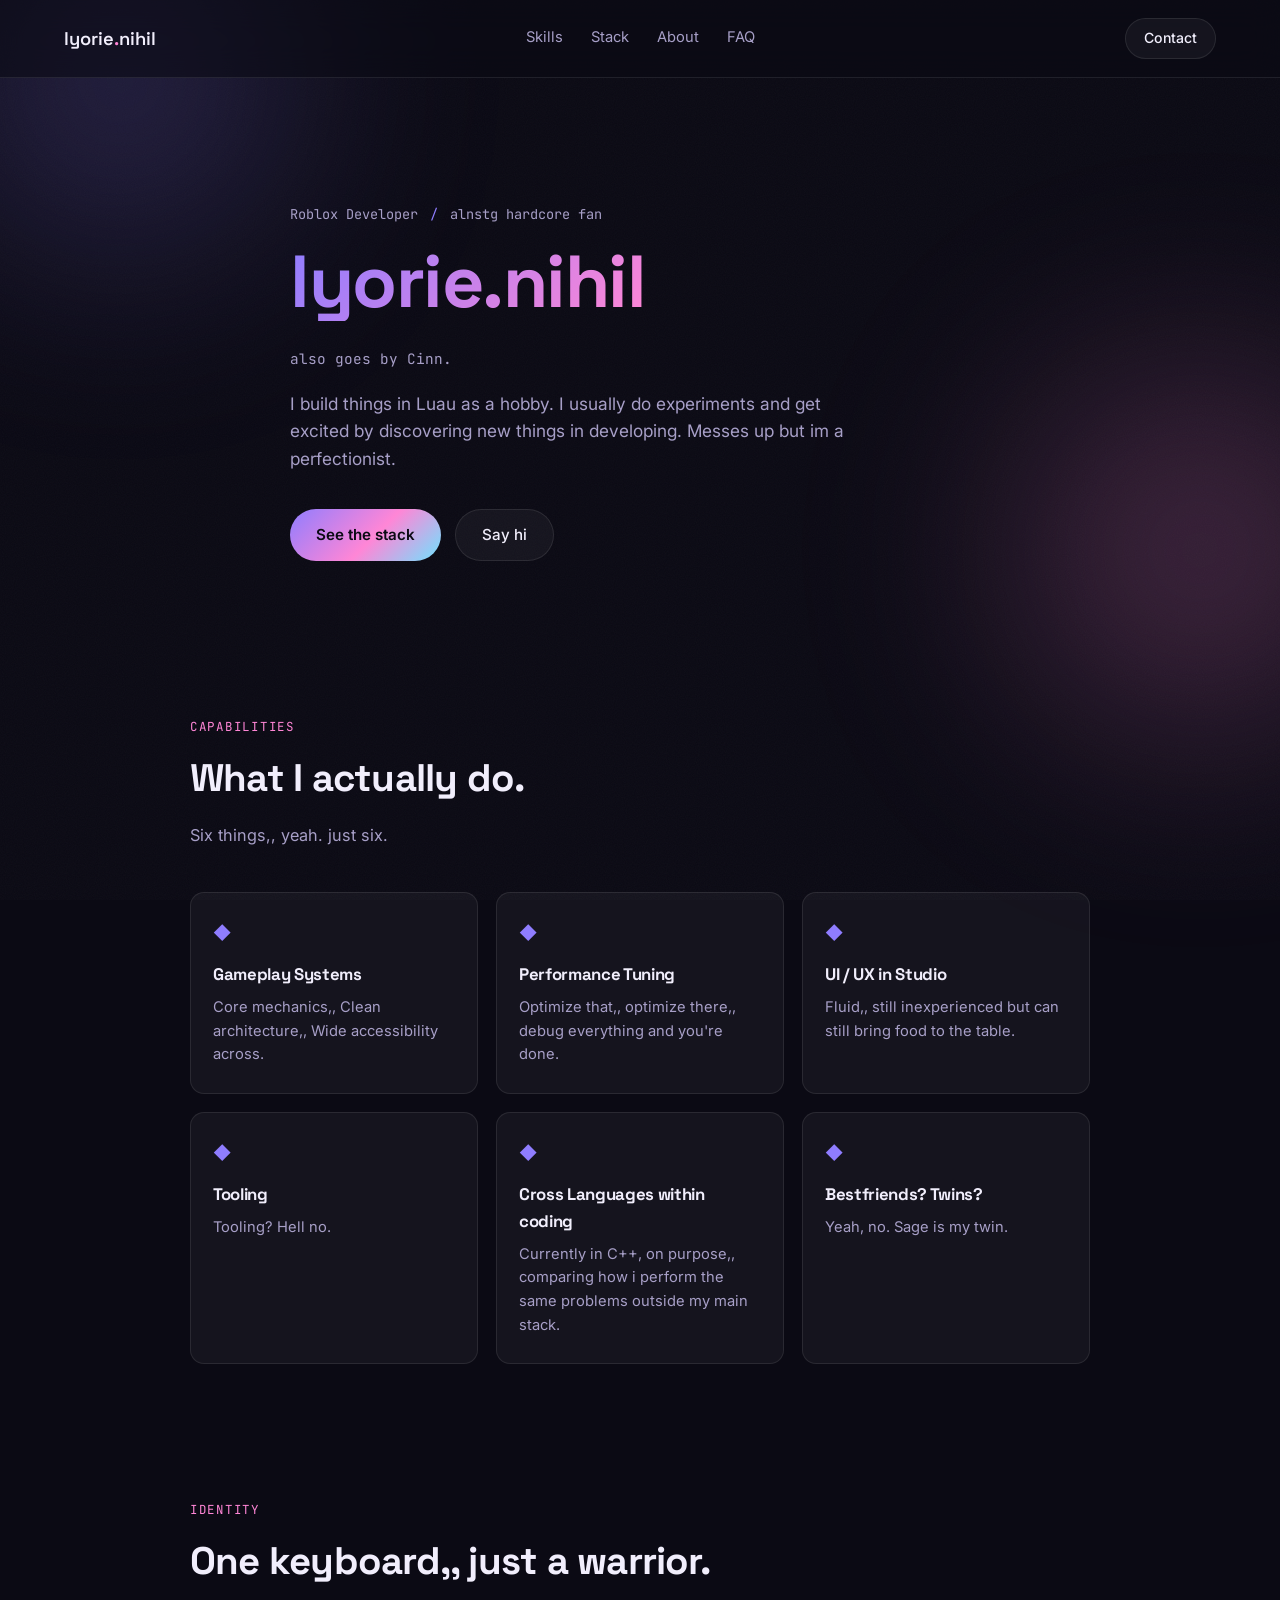
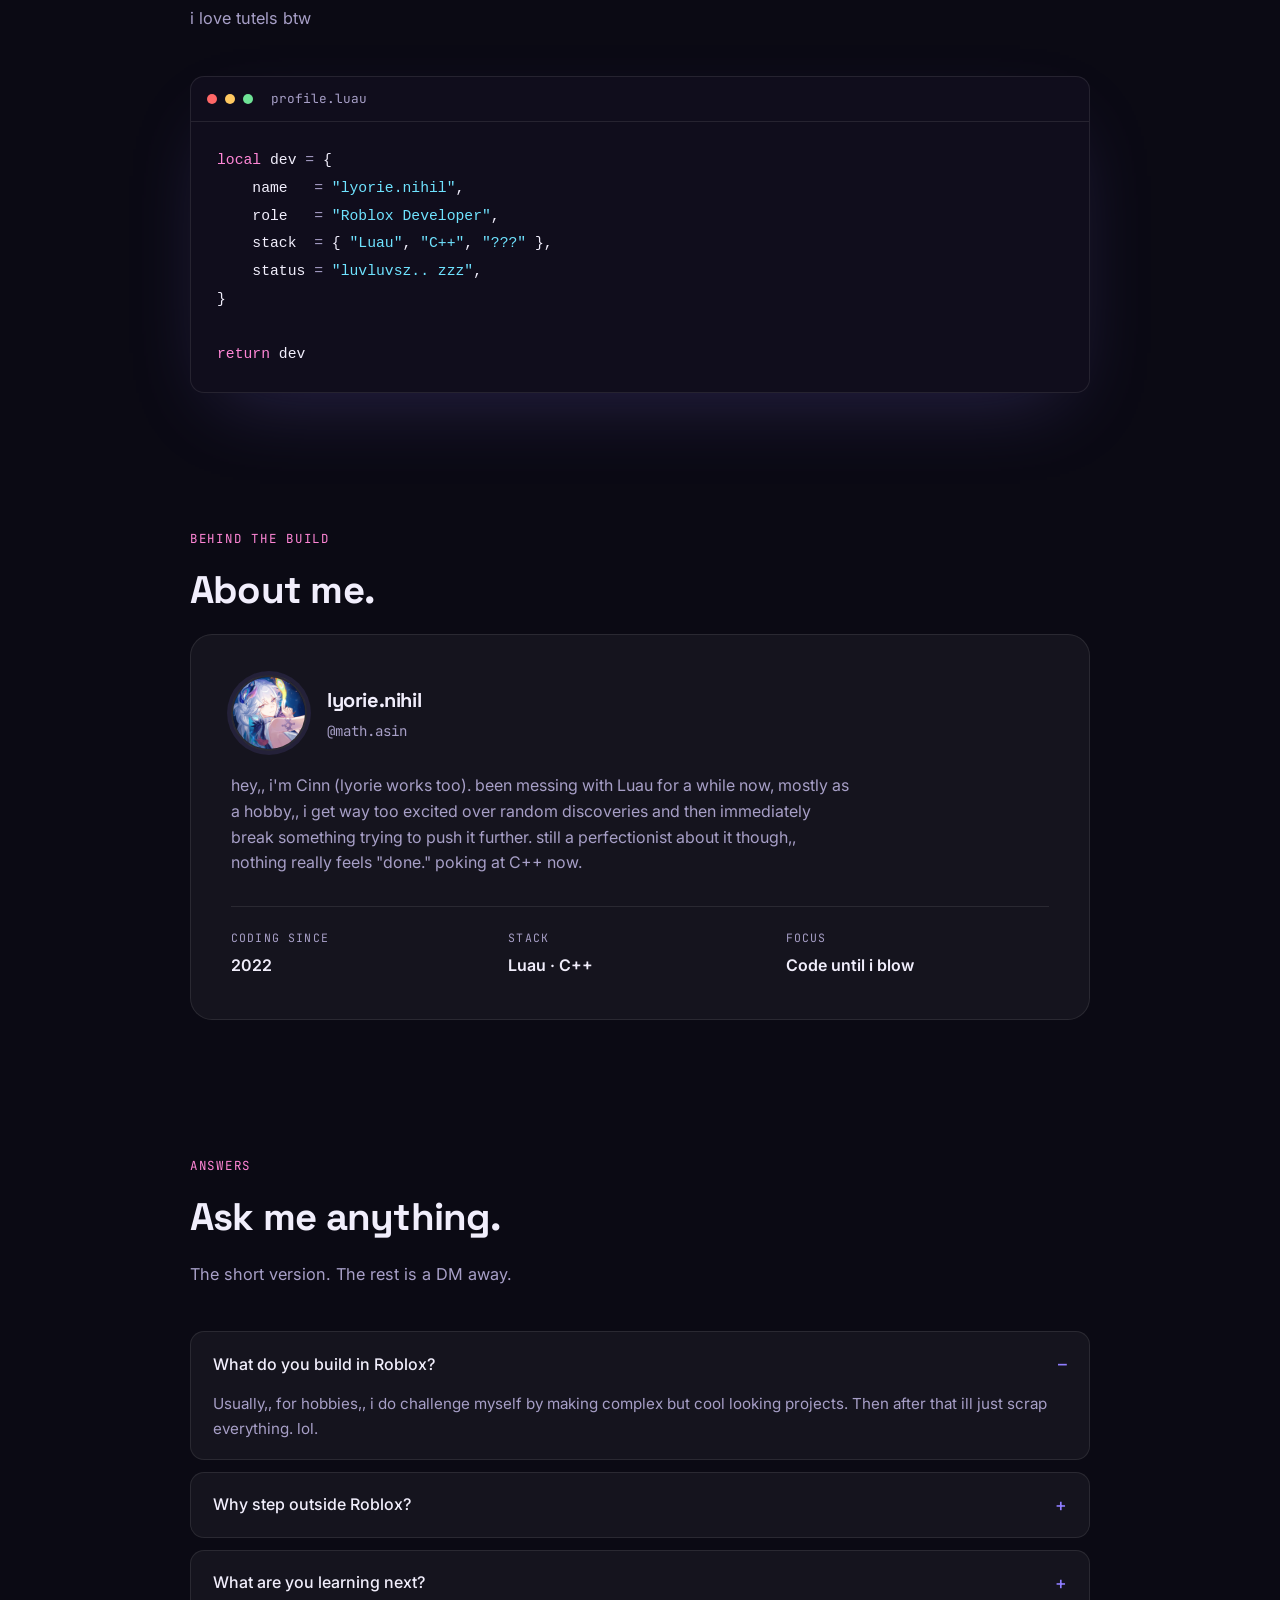
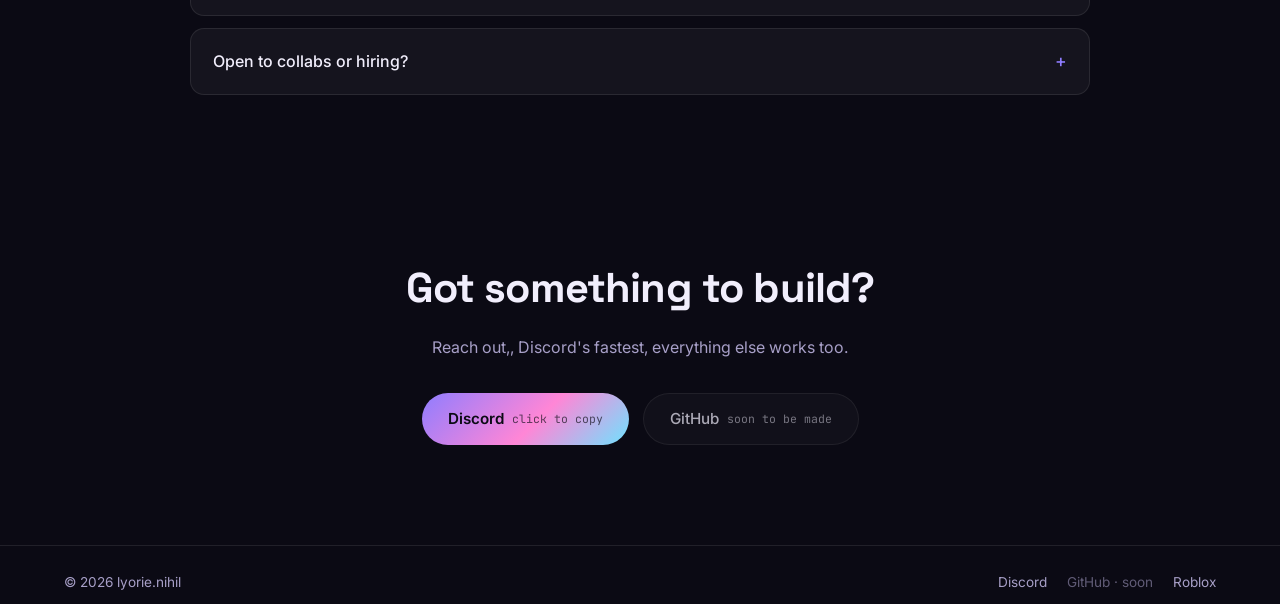
==== commit f3144ec4: "Update index.html" ====
--- a/index.html
+++ b/index.html
@@ -118,8 +118,7 @@
         while now, mostly as a hobby,, i get way too excited over random
         discoveries and then immediately break something trying to push it
         further. still a perfectionist about it though,, nothing really
-        feels "done." poking at C++ now,, just to see how the same problems
-        look outside Roblox.
+        feels "done." poking at C++ now.
       </p>
       <div class="bio-stats">
         <div class="bio-stat">
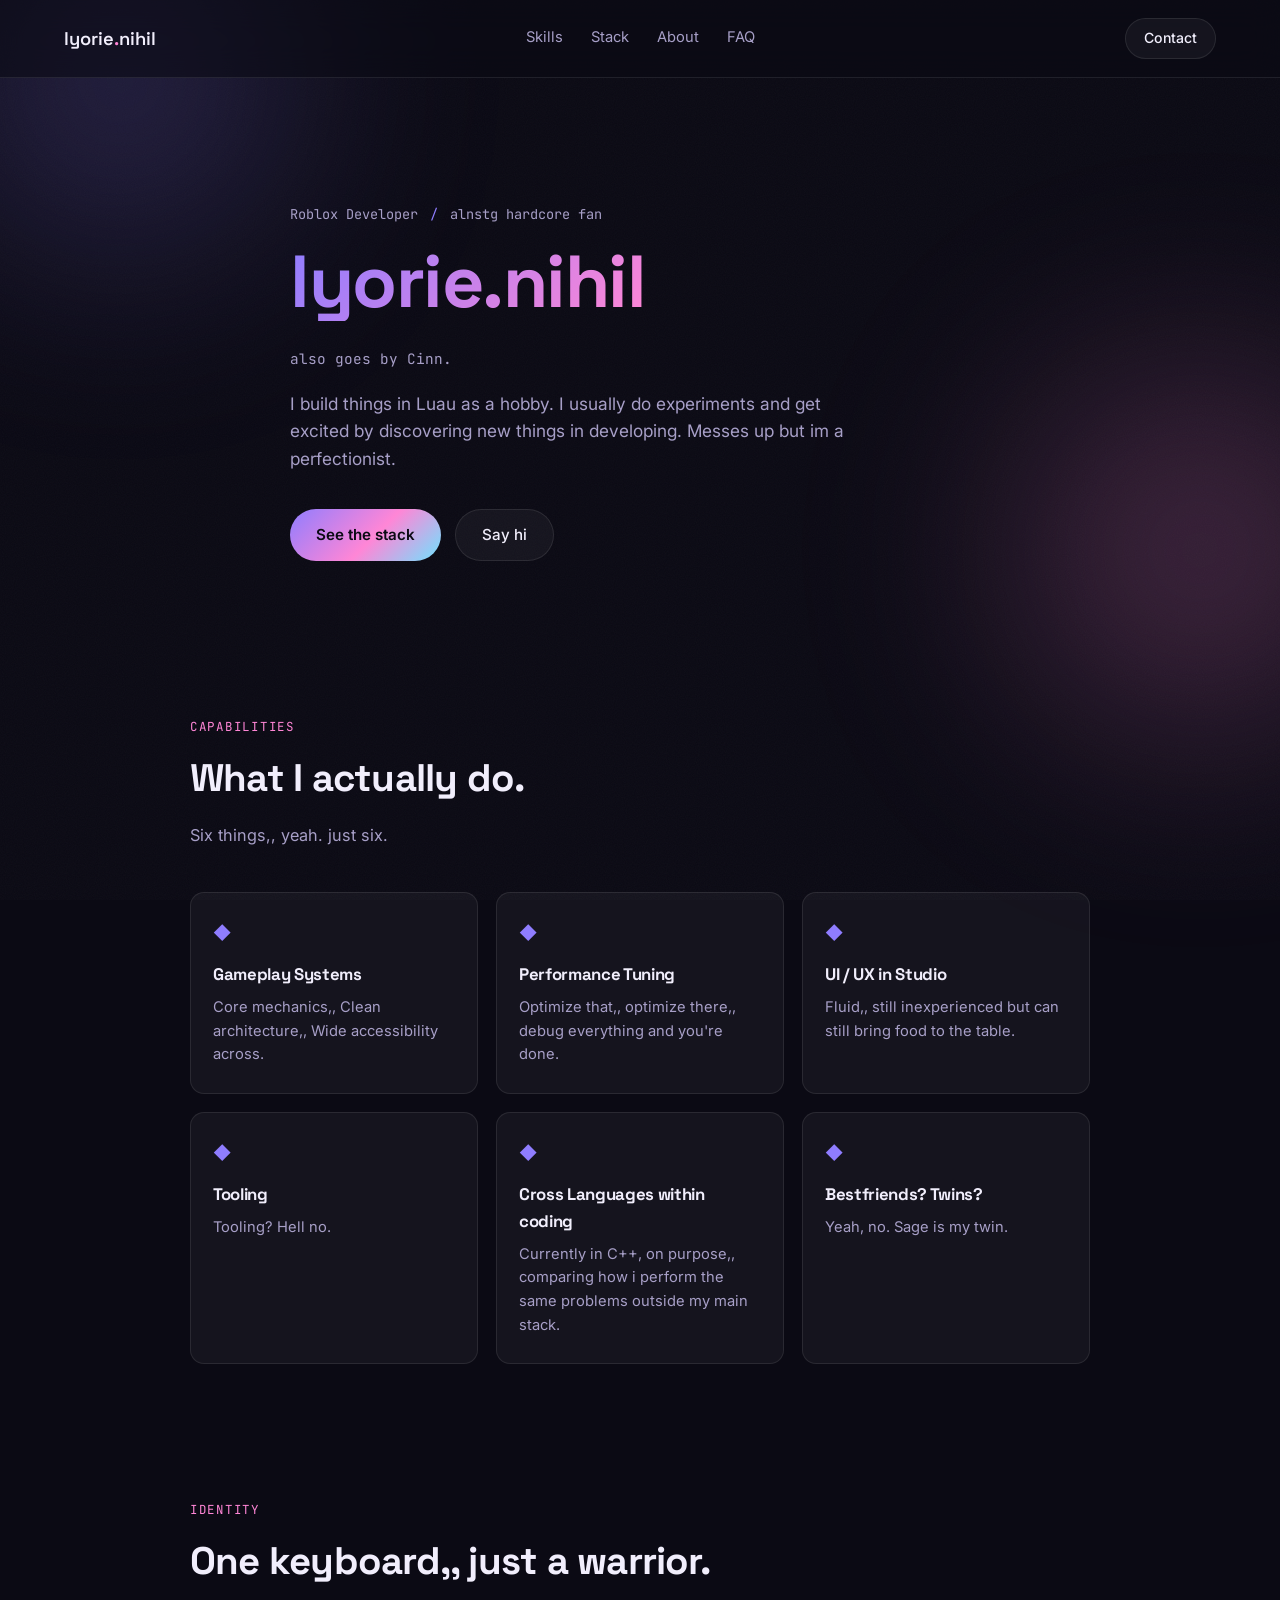
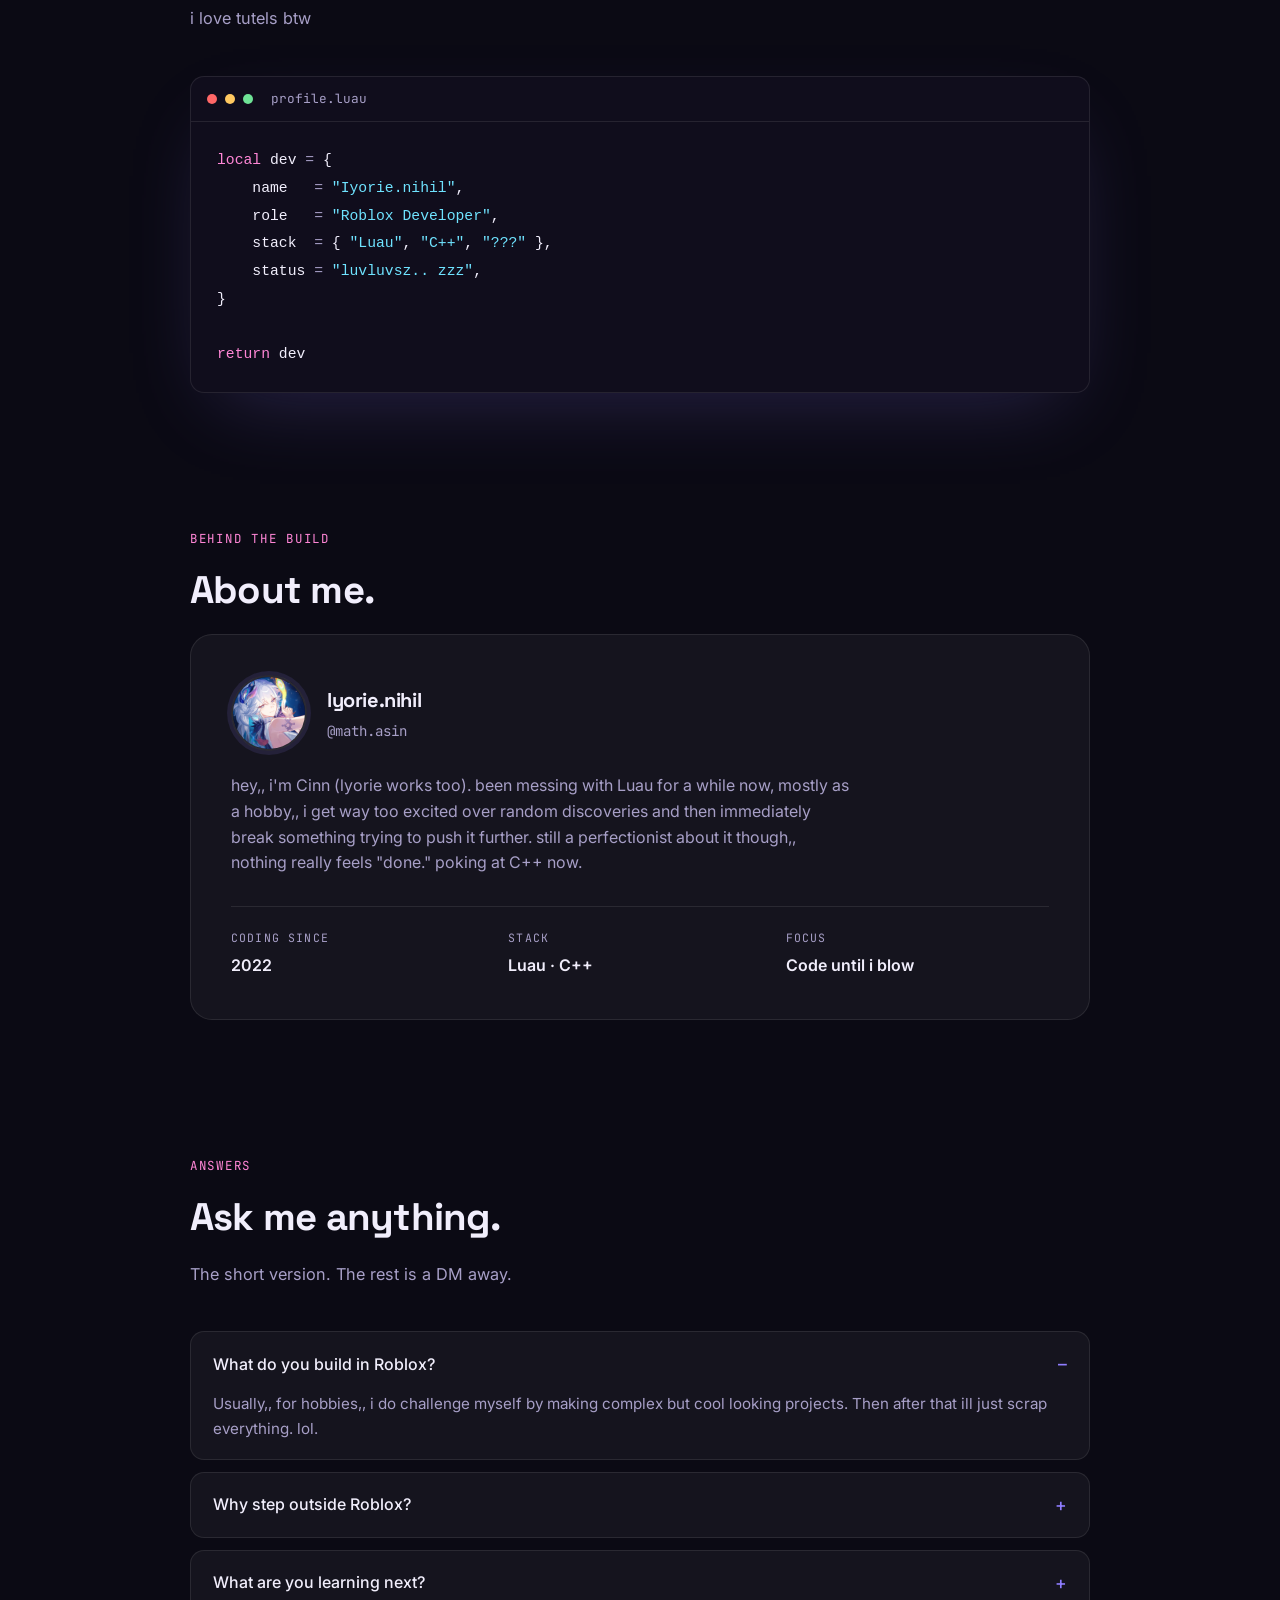
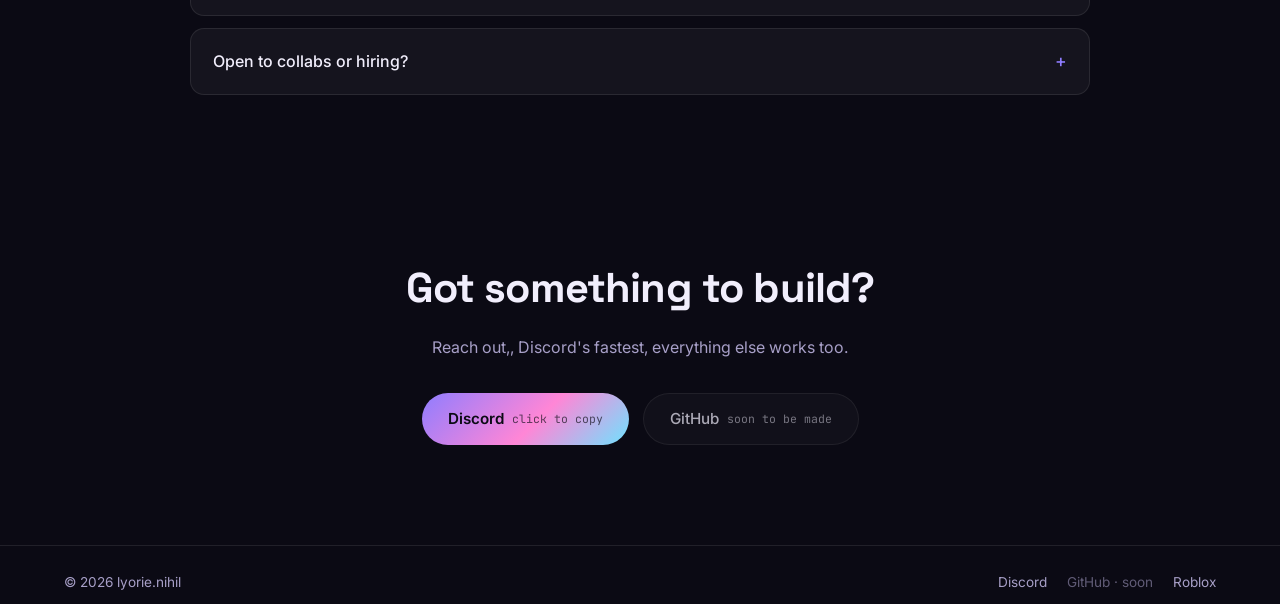
==== commit acdf5bd1: "Update index.html" ====
--- a/index.html
+++ b/index.html
@@ -92,7 +92,7 @@
         <span class="code-filename">profile.luau</span>
       </div>
       <pre class="code-body"><code><span class="tok-kw">local</span> dev <span class="tok-op">=</span> {
-    name   <span class="tok-op">=</span> <span class="tok-str">"lyorie.nihil"</span>,
+    name   <span class="tok-op">=</span> <span class="tok-str">"Iyorie.nihil"</span>,
     role   <span class="tok-op">=</span> <span class="tok-str">"Roblox Developer"</span>,
     stack  <span class="tok-op">=</span> { <span class="tok-str">"Luau"</span>, <span class="tok-str">"C++"</span>, <span class="tok-str">"???"</span> },
     status <span class="tok-op">=</span> <span class="tok-str">"luvluvsz.. zzz"</span>,
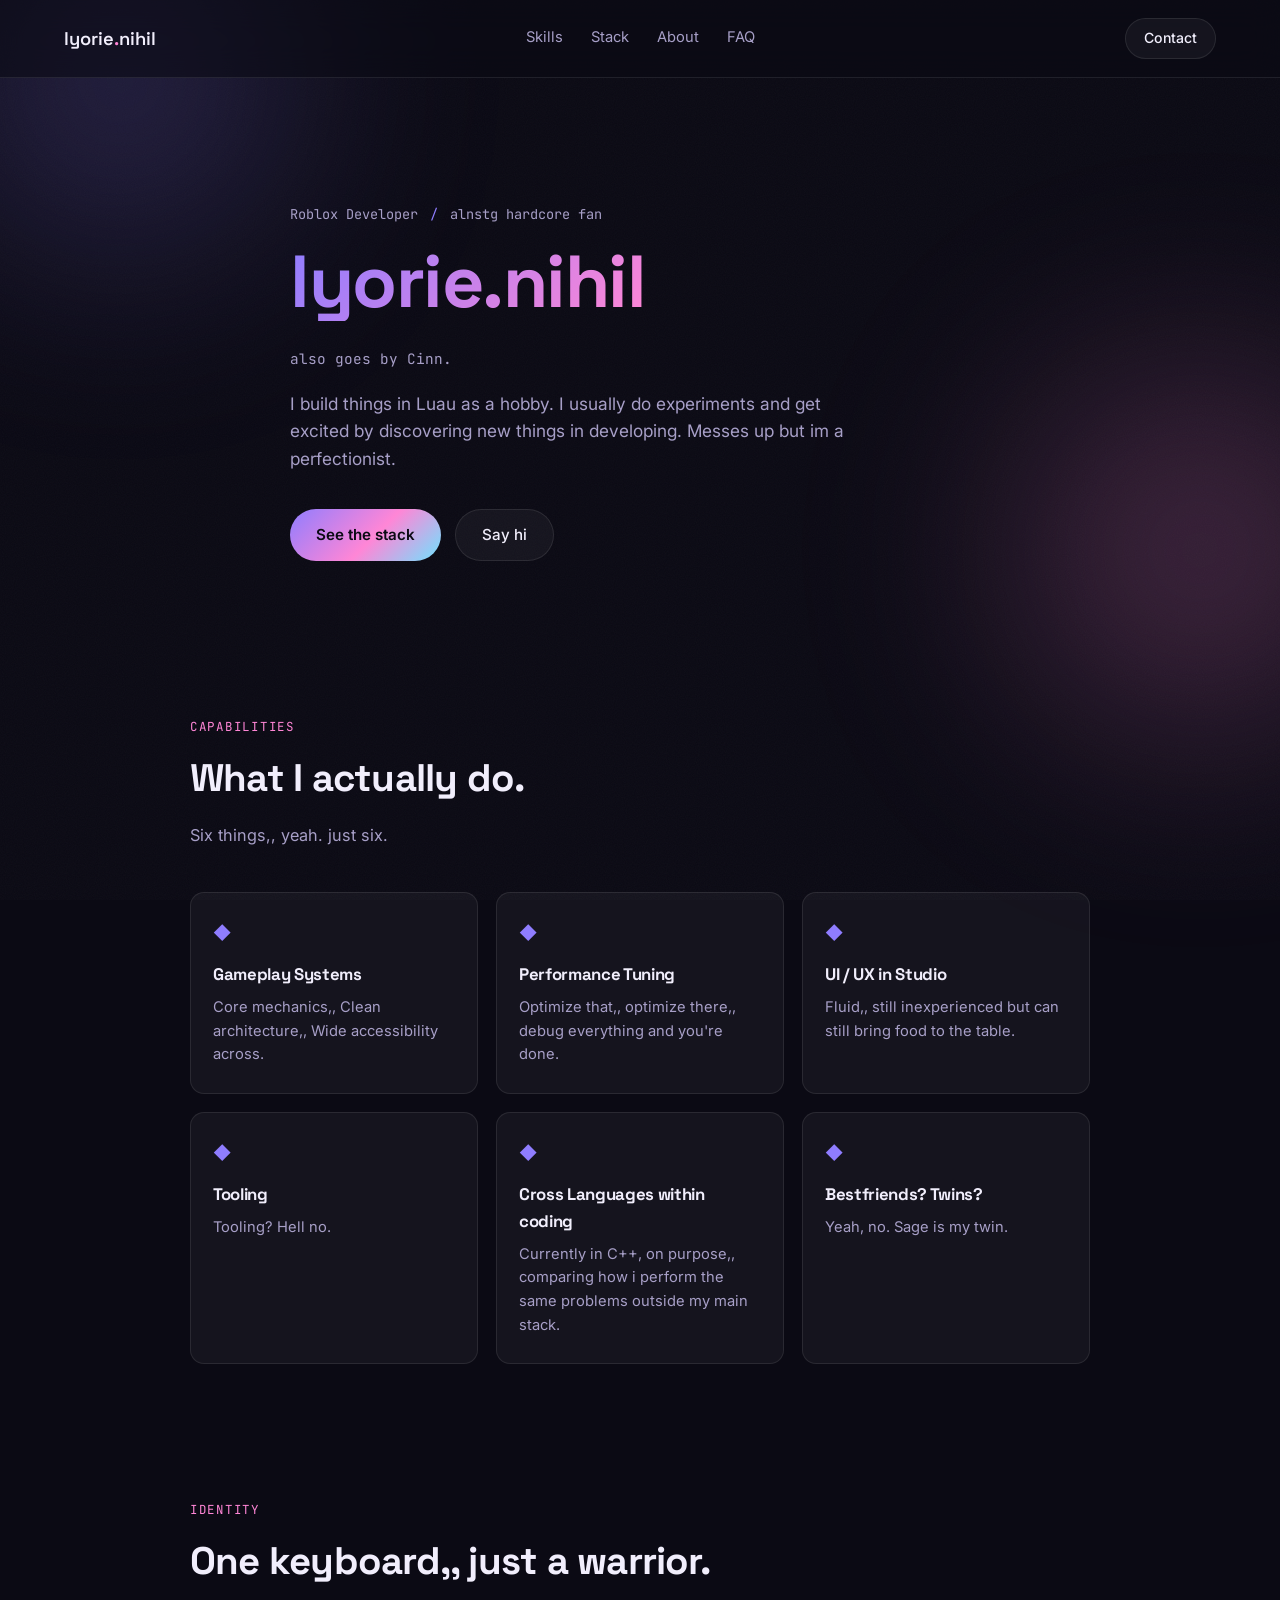
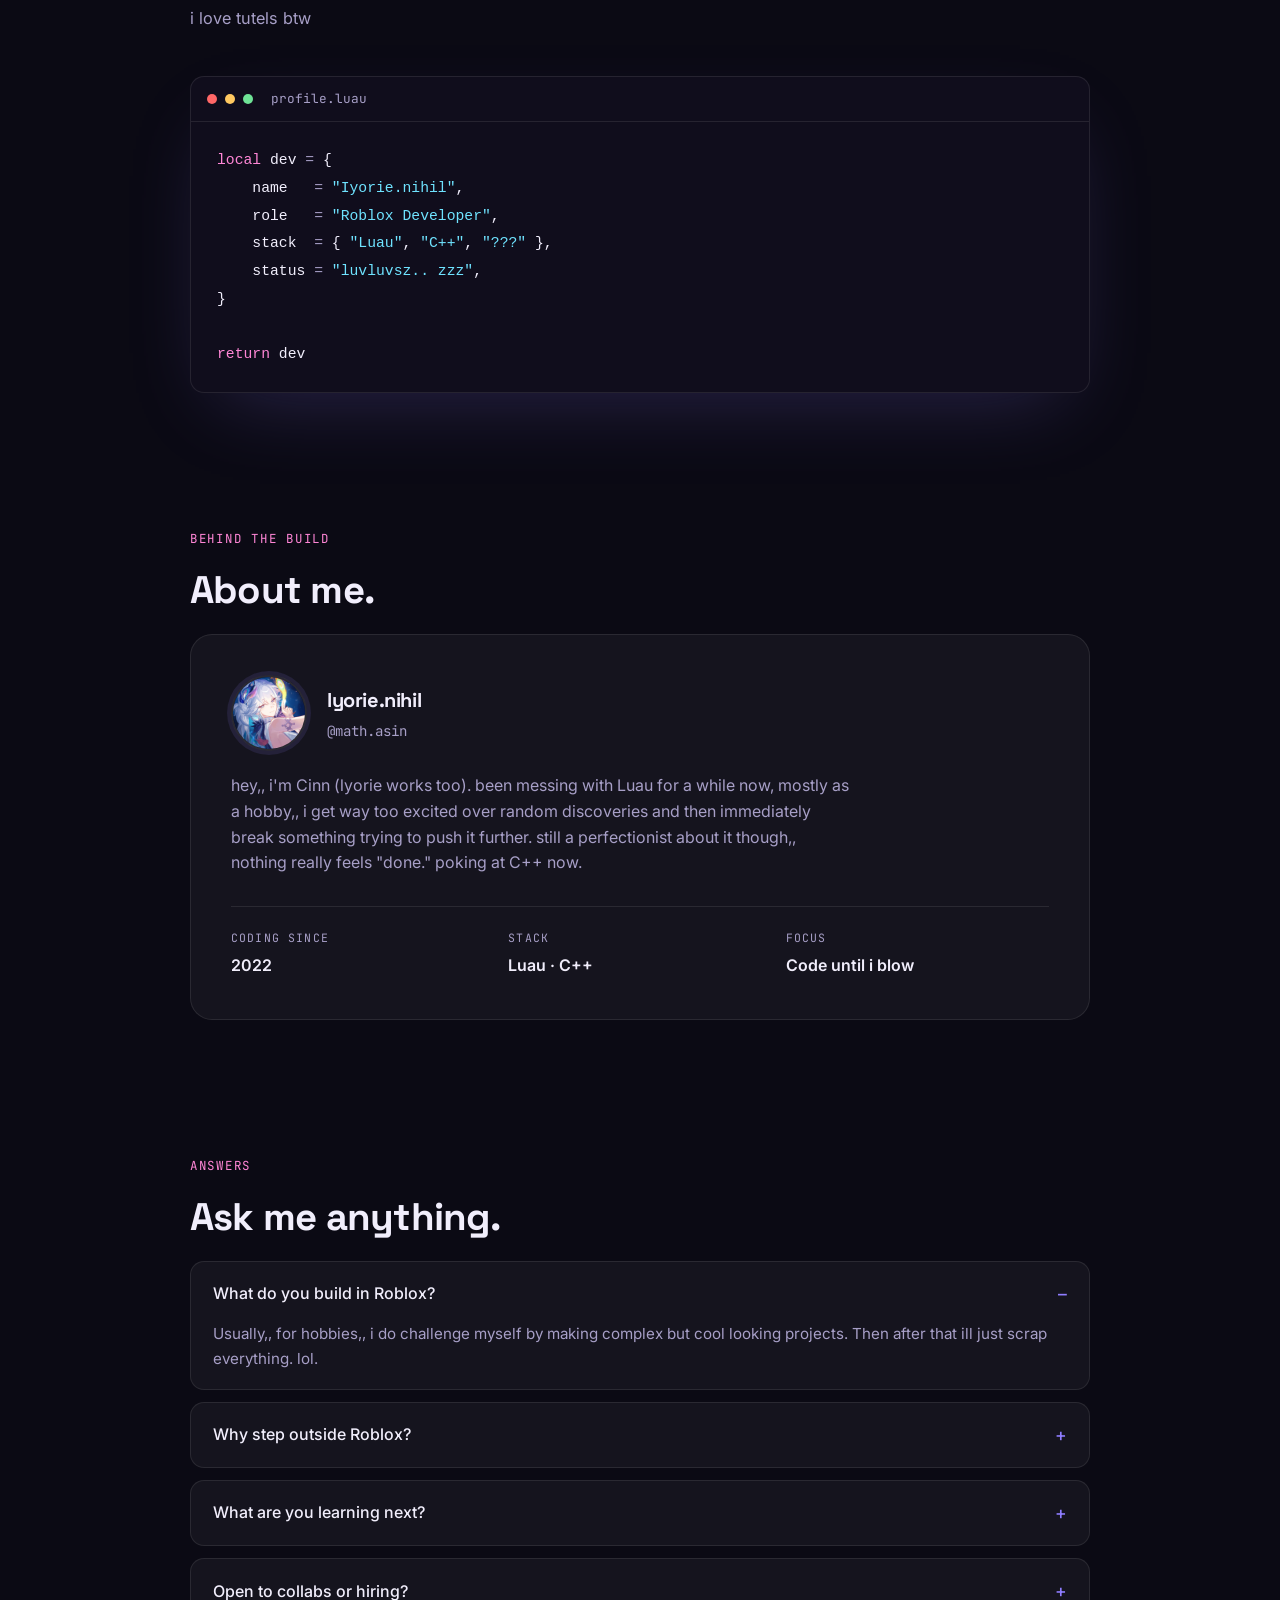
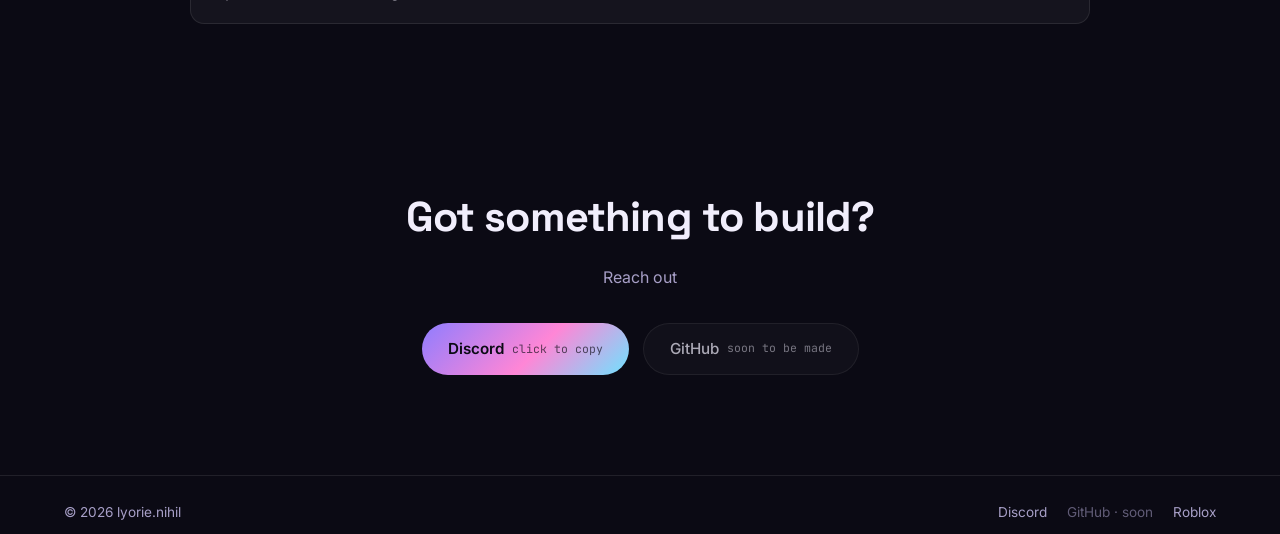
==== commit 6962e4a7: "Update index.html" ====
--- a/index.html
+++ b/index.html
@@ -140,7 +140,6 @@
   <section class="section" id="faq">
     <p class="section-eyebrow">Answers</p>
     <h2>Ask me anything.</h2>
-    <p class="section-lede">The short version. The rest is a DM away.</p>
     <div class="faq-list">
       <details class="faq-item" open>
         <summary>What do you build in Roblox?</summary>
@@ -163,7 +162,7 @@
 
   <section class="cta" id="contact">
     <h2>Got something to build?</h2>
-    <p>Reach out,, Discord's fastest, everything else works too.</p>
+    <p>Reach out</p>
     <div class="hero-actions">
       <button type="button" class="btn btn-primary" data-discord="._math.asin">
         Discord <span class="copy-label">click to copy</span>
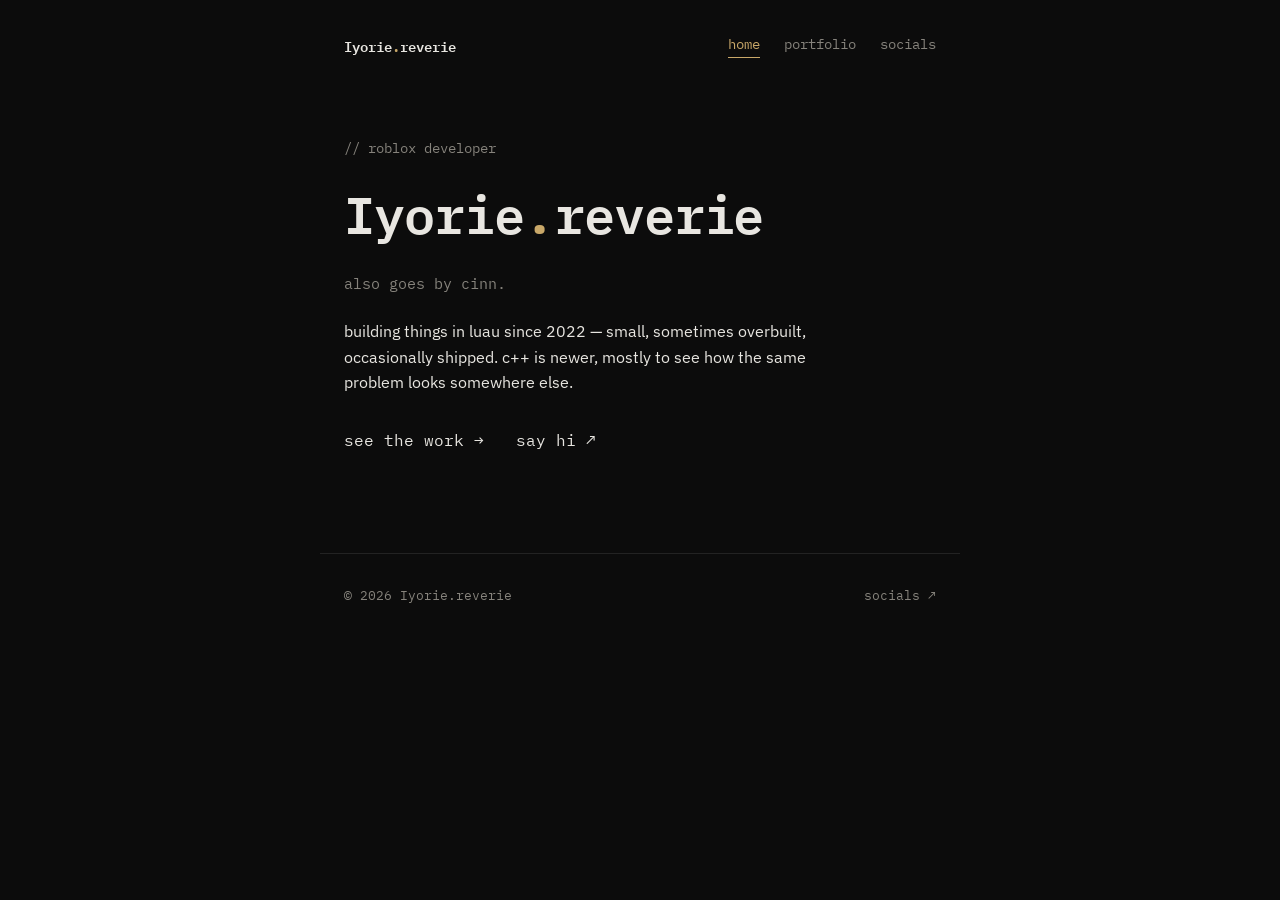
==== commit 6c244062: "Add files via upload" ====
--- a/index.html
+++ b/index.html
@@ -3,185 +3,45 @@
 <head>
 <meta charset="UTF-8" />
 <meta name="viewport" content="width=device-width, initial-scale=1" />
-<title>lyorie.nihil x Cinn ★ Roblox Developer</title>
-<meta name="description" content="Cinn (Iyorie) ★ Roblox developer working in Luau and C++. GitHub: soon to be made." />
+<meta name="theme-color" content="#0c0c0c" />
+<title>Iyorie.reverie — roblox developer</title>
+<meta name="description" content="Cinn (Iyorie), Iyorie.reverie — a Roblox developer working in Luau and C++." />
 <link rel="preconnect" href="https://fonts.googleapis.com">
 <link rel="preconnect" href="https://fonts.gstatic.com" crossorigin>
-<link href="https://fonts.googleapis.com/css2?family=Space+Grotesk:wght@400;500;600;700&family=Inter:wght@400;500;600&family=JetBrains+Mono:wght@400;500&display=swap" rel="stylesheet">
+<link href="https://fonts.googleapis.com/css2?family=IBM+Plex+Mono:wght@400;500;600;700&family=IBM+Plex+Sans:wght@400;500;600&display=swap" rel="stylesheet">
 <link rel="stylesheet" href="style.css">
 </head>
 <body>
 
-<div class="noise"></div>
-<div class="glow glow-a"></div>
-<div class="glow glow-b"></div>
-
 <header class="nav">
-  <a class="brand" href="#top">lyorie<span class="dot">.</span>nihil</a>
-  <nav class="nav-links">
-    <a href="#skills">Skills</a>
-    <a href="#stack">Stack</a>
-    <a href="#about">About</a>
-    <a href="#faq">FAQ</a>
+  <a class="brand" href="index.html">Iyorie<span class="dot">.</span>reverie</a>
+  <nav class="nav-links" aria-label="primary">
+    <a href="index.html" aria-current="page">home</a>
+    <a href="portfolio.html">portfolio</a>
+    <a href="socials.html">socials</a>
   </nav>
-  <a class="nav-cta" href="#contact">Contact</a>
 </header>
 
-<main id="top">
-
-  <section class="hero">
-    <p class="eyebrow">Roblox Developer <span class="eyebrow-sep">/</span> alnstg hardcore fan</p>
-    <h1>lyorie.nihil</h1>
-    <p class="hero-alt">also goes by Cinn.</p>
-    <p class="hero-copy">
-      I build things in Luau as a hobby. I usually do experiments and get excited by discovering new things in developing. Messes up but im a perfectionist.
+<main>
+  <section class="intro">
+    <p class="eyebrow">// roblox developer</p>
+    <h1>Iyorie<span class="dot">.</span>reverie</h1>
+    <p class="alt">also goes by cinn.</p>
+    <p class="bio">
+      building things in luau since 2022 — small, sometimes overbuilt,
+      occasionally shipped. c++ is newer, mostly to see how the same
+      problem looks somewhere else.
     </p>
-    <div class="hero-actions">
-      <a class="btn btn-primary" href="#stack">See the stack</a>
-      <a class="btn btn-ghost" href="#contact">Say hi</a>
+    <div class="links">
+      <a href="portfolio.html">see the work <span class="arrow">→</span></a>
+      <a href="socials.html">say hi <span class="arrow">↗</span></a>
     </div>
   </section>
-
-  <section class="section" id="skills">
-    <p class="section-eyebrow">Capabilities</p>
-    <h2>What I actually do.</h2>
-    <p class="section-lede">
-      Six things,, yeah. just six.
-    </p>
-    <div class="grid">
-      <article class="card">
-        <div class="card-icon">◆</div>
-        <h3>Gameplay Systems</h3>
-        <p>Core mechanics,, Clean architecture,, Wide accessibility across.</p>
-      </article>
-      <article class="card">
-        <div class="card-icon">◆</div>
-        <h3>Performance Tuning</h3>
-        <p>Optimize that,, optimize there,, debug everything and you're done.</p>
-      </article>
-      <article class="card">
-        <div class="card-icon">◆</div>
-        <h3>UI / UX in Studio</h3>
-        <p>Fluid,, still inexperienced but can still bring food to the table.</p>
-      </article>
-      <article class="card">
-        <div class="card-icon">◆</div>
-        <h3>Tooling</h3>
-        <p>Tooling? Hell no.</p>
-      </article>
-      <article class="card">
-        <div class="card-icon">◆</div>
-        <h3>Cross Languages within coding</h3>
-        <p>Currently in C++, on purpose,, comparing how i perform the same problems outside my main stack.</p>
-      </article>
-      <article class="card">
-        <div class="card-icon">◆</div>
-        <h3>Bestfriends? Twins?</h3>
-        <p>Yeah, no. Sage is my twin.</p>
-      </article>
-    </div>
-  </section>
-
-  <section class="section" id="stack">
-    <p class="section-eyebrow">Identity</p>
-    <h2>One keyboard,, just a warrior.</h2>
-    <p class="section-lede">i love tutels btw</p>
-    <div class="code-window">
-      <div class="code-titlebar">
-        <span class="code-dot"></span><span class="code-dot"></span><span class="code-dot"></span>
-        <span class="code-filename">profile.luau</span>
-      </div>
-      <pre class="code-body"><code><span class="tok-kw">local</span> dev <span class="tok-op">=</span> {
-    name   <span class="tok-op">=</span> <span class="tok-str">"Iyorie.nihil"</span>,
-    role   <span class="tok-op">=</span> <span class="tok-str">"Roblox Developer"</span>,
-    stack  <span class="tok-op">=</span> { <span class="tok-str">"Luau"</span>, <span class="tok-str">"C++"</span>, <span class="tok-str">"???"</span> },
-    status <span class="tok-op">=</span> <span class="tok-str">"luvluvsz.. zzz"</span>,
-}
-
-<span class="tok-kw">return</span> dev</code></pre>
-    </div>
-  </section>
-
-  <section class="section" id="about">
-    <p class="section-eyebrow">Behind the build</p>
-    <h2>About me.</h2>
-    <div class="bio-card">
-      <div class="bio-top">
-        <img class="bio-avatar" src="assets/avatar.jpg" alt="lyorie.nihil avatar" />
-        <div class="bio-heading">
-          <h3>lyorie.nihil</h3>
-          <p class="bio-handle">@math.asin</p>
-        </div>
-      </div>
-      <p class="bio-copy">
-        hey,, i'm Cinn (lyorie works too). been messing with Luau for a
-        while now, mostly as a hobby,, i get way too excited over random
-        discoveries and then immediately break something trying to push it
-        further. still a perfectionist about it though,, nothing really
-        feels "done." poking at C++ now.
-      </p>
-      <div class="bio-stats">
-        <div class="bio-stat">
-          <span class="bio-stat-label">Coding since</span>
-          <span class="bio-stat-value">2022</span>
-        </div>
-        <div class="bio-stat">
-          <span class="bio-stat-label">Stack</span>
-          <span class="bio-stat-value">Luau · C++</span>
-        </div>
-        <div class="bio-stat">
-          <span class="bio-stat-label">Focus</span>
-          <span class="bio-stat-value">Code until i blow</span>
-        </div>
-      </div>
-    </div>
-  </section>
-
-  <section class="section" id="faq">
-    <p class="section-eyebrow">Answers</p>
-    <h2>Ask me anything.</h2>
-    <div class="faq-list">
-      <details class="faq-item" open>
-        <summary>What do you build in Roblox?</summary>
-        <p>Usually,, for hobbies,, i do challenge myself by making complex but cool looking projects. Then after that ill just scrap everything. lol.</p>
-      </details>
-      <details class="faq-item">
-        <summary>Why step outside Roblox?</summary>
-        <p>Roblox is pretty boring these days. If you see me in a game,, hi.</p>
-      </details>
-      <details class="faq-item">
-        <summary>What are you learning next?</summary>
-        <p>haven't decided yet,, we'll see.</p>
-      </details>
-      <details class="faq-item">
-        <summary>Open to collabs or hiring?</summary>
-        <p>No. If i do get available,, please contact me via discord.</p>
-      </details>
-    </div>
-  </section>
-
-  <section class="cta" id="contact">
-    <h2>Got something to build?</h2>
-    <p>Reach out</p>
-    <div class="hero-actions">
-      <button type="button" class="btn btn-primary" data-discord="._math.asin">
-        Discord <span class="copy-label">click to copy</span>
-      </button>
-      <span class="btn btn-ghost btn-soon" aria-disabled="true">
-        GitHub <span class="copy-label">soon to be made</span>
-      </span>
-    </div>
-  </section>
-
 </main>
 
 <footer class="footer">
-  <span>© 2026 lyorie.nihil</span>
-  <div class="footer-links">
-    <button type="button" class="footer-copy" data-discord="._math.asin">Discord</button>
-    <span class="footer-soon" aria-disabled="true">GitHub · soon</span>
-    <a href="https://www.roblox.com/users/5300801005/profile?friendshipSourceType=PlayerSearch">Roblox</a>
-  </div>
+  <span>© 2026 Iyorie.reverie</span>
+  <a href="socials.html">socials ↗</a>
 </footer>
 
 <script src="script.js"></script>
--- a/style.css
+++ b/style.css
@@ -1,287 +1,326 @@
 :root {
-  --bg: #0b0a14;
-  --bg-alt: #100d1c;
-  --surface: rgba(255, 255, 255, 0.045);
-  --surface-hover: rgba(255, 255, 255, 0.07);
-  --border: rgba(255, 255, 255, 0.09);
-
-  --text: #f1eefc;
-  --text-muted: #a79fc7;
-  --text-faint: #6f699060;
-
-  --purple: #8f7dff;
-  --pink: #ff86d6;
-  --blue: #6fe3ff;
-
-  --gradient: linear-gradient(135deg, var(--purple), var(--pink) 55%, var(--blue));
-
-  --font-display: "Space Grotesk", "Inter", sans-serif;
-  --font-body: "Inter", sans-serif;
-  --font-mono: "JetBrains Mono", monospace;
-
-  --radius-lg: 22px;
-  --radius-md: 14px;
-  --radius-sm: 8px;
-}
-
-@media (prefers-color-scheme: light) {
-  :root { color-scheme: dark; }
-}
-
-* { box-sizing: border-box; }
-html { scroll-behavior: smooth; }
-
-@media (prefers-reduced-motion: reduce) {
-  html { scroll-behavior: auto; }
-  * { animation-duration: 0.01ms !important; animation-iteration-count: 1 !important; transition-duration: 0.01ms !important; }
+  --bg: #0c0c0c;
+  --fg: #e8e6e1;
+  --fg-dim: #86837c;
+  --border: #232323;
+  --accent: #c9a869;
+
+  --font-mono: 'IBM Plex Mono', ui-monospace, 'SF Mono', monospace;
+  --font-sans: 'IBM Plex Sans', system-ui, sans-serif;
+
+  --w-content: 640px;
+}
+
+* {
+  box-sizing: border-box;
+}
+
+html {
+  color-scheme: dark;
 }
 
 body {
   margin: 0;
   background: var(--bg);
-  color: var(--text);
-  font-family: var(--font-body);
+  color: var(--fg);
+  font-family: var(--font-sans);
+  font-size: 16px;
   line-height: 1.6;
   -webkit-font-smoothing: antialiased;
-  overflow-x: hidden;
-}
-
-a { color: inherit; text-decoration: none; }
-h1, h2, h3 { font-family: var(--font-display); margin: 0; letter-spacing: -0.02em; }
-p { margin: 0; }
+}
+
+a {
+  color: inherit;
+  text-decoration: none;
+}
+
+::selection {
+  background: var(--accent);
+  color: var(--bg);
+}
 
 :focus-visible {
-  outline: 2px solid var(--blue);
+  outline: 2px solid var(--accent);
   outline-offset: 3px;
-  border-radius: 4px;
-}
-
-.noise {
-  position: fixed;
-  inset: 0;
-  pointer-events: none;
-  z-index: 0;
-  opacity: 0.035;
-  background-image: url("data:image/svg+xml,%3Csvg xmlns='http://www.w3.org/2000/svg' width='120' height='120'%3E%3Cfilter id='n'%3E%3CfeTurbulence type='fractalNoise' baseFrequency='0.9' numOctaves='2' stitchTiles='stitch'/%3E%3C/filter%3E%3Crect width='100%25' height='100%25' filter='url(%23n)'/%3E%3C/svg%3E");
-}
-
-.glow { position: fixed; border-radius: 50%; filter: blur(110px); pointer-events: none; z-index: 0; opacity: 0.35; }
-.glow-a { width: 480px; height: 480px; top: -160px; left: -120px; background: radial-gradient(circle, var(--purple), transparent 70%); }
-.glow-b { width: 520px; height: 520px; bottom: 10%; right: -180px; background: radial-gradient(circle, var(--pink), transparent 70%); }
+}
+
+/* shared shell — every page centers the same column */
+
+.nav, main, .footer {
+  max-width: var(--w-content);
+  margin-inline: auto;
+  padding-inline: 1.5rem;
+}
 
 .nav {
-  position: sticky;
-  top: 0;
-  z-index: 10;
   display: flex;
   align-items: center;
   justify-content: space-between;
-  gap: 24px;
-  padding: 18px clamp(20px, 5vw, 64px);
-  background: rgba(11, 10, 20, 0.6);
-  backdrop-filter: blur(16px);
-  border-bottom: 1px solid var(--border);
-}
-
-.brand { font-family: var(--font-display); font-weight: 600; font-size: 1.15rem; }
-.brand .dot { color: var(--pink); }
-
-.nav-links { display: flex; gap: 28px; font-size: 0.92rem; color: var(--text-muted); }
-.nav-links a:hover { color: var(--text); }
-
-.nav-cta {
-  font-size: 0.88rem;
-  font-weight: 500;
-  padding: 8px 18px;
-  border-radius: 999px;
+  padding-top: 2rem;
+  padding-bottom: 2rem;
+  font-family: var(--font-mono);
+  font-size: 0.9rem;
+}
+
+.brand {
+  font-weight: 600;
+}
+
+.dot {
+  color: var(--accent);
+}
+
+.nav-links {
+  display: flex;
+  gap: 1.5rem;
+}
+
+.nav-links a {
+  color: var(--fg-dim);
+  border-bottom: 1px solid transparent;
+  padding-bottom: 2px;
+  transition: color 0.15s ease, border-color 0.15s ease;
+}
+
+.nav-links a:hover {
+  color: var(--fg);
+}
+
+.nav-links a[aria-current="page"] {
+  color: var(--accent);
+  border-color: var(--accent);
+}
+
+main {
+  padding-top: 3rem;
+  padding-bottom: 6rem;
+}
+
+/* the "// comment" eyebrow is the one signature move — reused everywhere,
+   nowhere else does the design raise its voice */
+
+.eyebrow {
+  font-family: var(--font-mono);
+  font-size: 0.85rem;
+  color: var(--fg-dim);
+  margin: 0 0 0.75rem;
+}
+
+h1 {
+  font-family: var(--font-mono);
+  font-size: clamp(2.25rem, 6vw, 3.25rem);
+  font-weight: 600;
+  letter-spacing: -0.02em;
+  margin: 0 0 1rem;
+}
+
+.alt {
+  font-family: var(--font-mono);
+  color: var(--fg-dim);
+  font-size: 0.95rem;
+  margin: 0 0 1.5rem;
+}
+
+.bio, .lede {
+  max-width: 52ch;
+  margin: 0 0 2rem;
+}
+
+.lede {
+  color: var(--fg-dim);
+}
+
+.links {
+  display: flex;
+  flex-wrap: wrap;
+  gap: 2rem;
+}
+
+.links a {
+  font-family: var(--font-mono);
+  border-bottom: 1px solid transparent;
+  padding-bottom: 2px;
+  transition: color 0.15s ease, border-color 0.15s ease;
+}
+
+.links a:hover {
+  color: var(--accent);
+  border-color: var(--accent);
+}
+
+.arrow {
+  display: inline-block;
+  transition: transform 0.15s ease;
+}
+
+.links a:hover .arrow,
+.contact-value:hover .arrow {
+  transform: translate(2px, -2px);
+}
+
+.page-head {
+  margin-bottom: 3rem;
+}
+
+.block {
+  margin-bottom: 3rem;
+}
+
+.block h2 {
+  font-family: var(--font-mono);
+  font-size: 1rem;
+  font-weight: 600;
+  color: var(--fg-dim);
+  margin: 0 0 1.25rem;
+}
+
+.tags {
+  list-style: none;
+  margin: 0;
+  padding: 0;
+  display: flex;
+  flex-wrap: wrap;
+  gap: 0.6rem 1rem;
+}
+
+.tags li {
+  font-family: var(--font-mono);
+  font-size: 0.85rem;
+  padding: 0.4rem 0.75rem;
   border: 1px solid var(--border);
-  background: var(--surface);
+  border-radius: 3px;
+}
+
+.project-list {
+  display: flex;
+  flex-direction: column;
+  gap: 1.75rem;
+}
+
+.project {
+  border-top: 1px solid var(--border);
+  padding-top: 1.25rem;
+}
+
+.project-head {
+  display: flex;
+  align-items: baseline;
+  justify-content: space-between;
+  gap: 1rem;
+  margin-bottom: 0.4rem;
+}
+
+.project-head h3 {
+  font-family: var(--font-mono);
+  font-size: 1.05rem;
+  font-weight: 600;
+  margin: 0;
+}
+
+.tag {
+  font-family: var(--font-mono);
+  font-size: 0.75rem;
+  color: var(--fg-dim);
   white-space: nowrap;
 }
-.nav-cta:hover { background: var(--surface-hover); }
-
-@media (max-width: 640px) {
-  .nav-links { display: none; }
-}
-
-main { position: relative; z-index: 1; }
-
-.section {
-  max-width: 980px;
-  margin: 0 auto;
-  padding: 96px clamp(20px, 5vw, 40px) 40px;
-}
-
-.section-eyebrow {
-  font-family: var(--font-mono);
-  font-size: 0.78rem;
-  letter-spacing: 0.14em;
-  text-transform: uppercase;
-  color: var(--pink);
-  margin-bottom: 10px;
-}
-
-.section h2 { font-size: clamp(1.7rem, 4vw, 2.4rem); margin-bottom: 14px; }
-
-.section-lede {
-  color: var(--text-muted);
-  max-width: 46ch;
-  margin-bottom: 44px;
-  font-size: 1.02rem;
-}
-
-.hero {
-  position: relative;
-  z-index: 1;
-  max-width: 780px;
-  margin: 0 auto;
-  padding: clamp(70px, 14vh, 130px) clamp(20px, 5vw, 40px) 60px;
-  text-align: left;
-}
-
-.eyebrow { font-family: var(--font-mono); font-size: 0.85rem; color: var(--text-muted); margin-bottom: 18px; }
-.eyebrow-sep { color: var(--purple); margin: 0 4px; }
-
-.hero h1 {
-  font-size: clamp(2.6rem, 8vw, 4.6rem);
-  font-weight: 700;
-  background: var(--gradient);
-  -webkit-background-clip: text;
-  background-clip: text;
-  color: transparent;
-  line-height: 1.05;
-  margin-bottom: 26px;
-}
-
-.hero-alt { font-family: var(--font-mono); font-size: 0.9rem; color: var(--text-muted); margin-bottom: 20px; }
-.hero-copy { font-size: 1.08rem; color: var(--text-muted); max-width: 54ch; margin-bottom: 36px; }
-.hero-actions { display: flex; flex-wrap: wrap; gap: 14px; }
-
-.btn {
-  display: inline-flex;
-  align-items: center;
-  gap: 8px;
-  padding: 13px 26px;
-  border-radius: 999px;
-  font-weight: 500;
-  font-size: 0.95rem;
-  font-family: inherit;
-  border: none;
-  cursor: pointer;
-  transition: transform 0.15s ease, background 0.15s ease, border-color 0.15s ease;
-}
-.btn:hover { transform: translateY(-1px); }
-
-.copy-label { font-family: var(--font-mono); font-size: 0.72rem; opacity: 0.65; font-weight: 400; }
-
-.btn-soon { cursor: default; border: 1px dashed var(--border); background: transparent; opacity: 0.7; }
-.btn-soon:hover { transform: none; }
-
-.btn-primary { background: var(--gradient); color: #0b0a14; font-weight: 600; }
-
-.btn-ghost { border: 1px solid var(--border); background: var(--surface); }
-.btn-ghost:hover { background: var(--surface-hover); }
-
-.grid { display: grid; grid-template-columns: repeat(3, 1fr); gap: 18px; }
-@media (max-width: 860px) { .grid { grid-template-columns: repeat(2, 1fr); } }
-@media (max-width: 560px) { .grid { grid-template-columns: 1fr; } }
-
-.card {
-  background: var(--surface);
-  border: 1px solid var(--border);
-  border-radius: var(--radius-md);
-  padding: 26px 22px;
-  transition: transform 0.2s ease, background 0.2s ease, border-color 0.2s ease;
-}
-.card:hover { transform: translateY(-3px); background: var(--surface-hover); border-color: rgba(255,255,255,0.18); }
-
-.card-icon { color: var(--purple); font-size: 1.1rem; margin-bottom: 14px; }
-.card h3 { font-size: 1.05rem; margin-bottom: 8px; }
-.card p { color: var(--text-muted); font-size: 0.92rem; }
-
-.code-window {
-  background: var(--bg-alt);
-  border: 1px solid var(--border);
-  border-radius: var(--radius-md);
-  overflow: hidden;
-  box-shadow: 0 30px 80px -30px rgba(143, 125, 255, 0.25);
-}
-
-.code-titlebar { display: flex; align-items: center; gap: 8px; padding: 12px 16px; border-bottom: 1px solid var(--border); }
-.code-dot { width: 10px; height: 10px; border-radius: 50%; background: var(--border); }
-.code-dot:nth-child(1) { background: #ff6767; }
-.code-dot:nth-child(2) { background: #ffc860; }
-.code-dot:nth-child(3) { background: #6fe396; }
-.code-filename { margin-left: 10px; font-family: var(--font-mono); font-size: 0.8rem; color: var(--text-muted); }
-
-.code-body { margin: 0; padding: 24px 26px; font-family: var(--font-mono); font-size: 0.92rem; line-height: 1.75; overflow-x: auto; }
-.tok-kw { color: var(--pink); }
-.tok-str { color: var(--blue); }
-.tok-op { color: var(--text-muted); }
-
-.bio-card { background: var(--surface); border: 1px solid var(--border); border-radius: var(--radius-lg); padding: clamp(24px, 4vw, 40px); }
-.bio-top { display: flex; align-items: center; gap: 20px; margin-bottom: 22px; }
-
-.bio-avatar {
-  width: 76px;
-  height: 76px;
-  border-radius: 50%;
-  object-fit: cover;
-  border: 2px solid var(--border);
-  box-shadow: 0 0 0 4px rgba(143, 125, 255, 0.12);
-}
-
-.bio-heading h3 { font-size: 1.25rem; }
-.bio-handle { font-family: var(--font-mono); color: var(--text-muted); font-size: 0.88rem; margin-top: 4px; }
-.bio-copy { color: var(--text-muted); max-width: 62ch; margin-bottom: 30px; }
-
-.bio-stats { display: grid; grid-template-columns: repeat(3, 1fr); gap: 14px; border-top: 1px solid var(--border); padding-top: 22px; }
-@media (max-width: 560px) { .bio-stats { grid-template-columns: 1fr; } }
-
-.bio-stat { display: flex; flex-direction: column; gap: 6px; }
-.bio-stat-label { font-family: var(--font-mono); font-size: 0.72rem; text-transform: uppercase; letter-spacing: 0.1em; color: var(--text-muted); }
-.bio-stat-value { font-weight: 600; }
-
-.faq-list { display: flex; flex-direction: column; gap: 12px; }
-.faq-item { background: var(--surface); border: 1px solid var(--border); border-radius: var(--radius-md); padding: 18px 22px; }
-
-.faq-item summary {
-  cursor: pointer;
-  font-weight: 500;
-  list-style: none;
-  display: flex;
-  justify-content: space-between;
-  align-items: center;
-}
-.faq-item summary::-webkit-details-marker { display: none; }
-.faq-item summary::after { content: "+"; color: var(--purple); font-size: 1.1rem; margin-left: 12px; }
-.faq-item[open] summary::after { content: "–"; }
-.faq-item p { color: var(--text-muted); margin-top: 14px; font-size: 0.95rem; }
-
-.cta { max-width: 780px; margin: 40px auto 0; padding: 80px clamp(20px, 5vw, 40px) 100px; text-align: center; }
-.cta h2 { font-size: clamp(1.8rem, 4.5vw, 2.6rem); margin-bottom: 14px; }
-.cta p { color: var(--text-muted); margin-bottom: 32px; }
-.cta .hero-actions { justify-content: center; }
-
-.footer {
-  position: relative;
-  z-index: 1;
-  display: flex;
-  flex-wrap: wrap;
-  gap: 12px;
+
+.project p {
+  margin: 0;
+  color: var(--fg-dim);
+  max-width: 56ch;
+}
+
+.contact-list {
+  display: flex;
+  flex-direction: column;
+}
+
+.contact-row {
+  display: flex;
   align-items: center;
   justify-content: space-between;
-  padding: 26px clamp(20px, 5vw, 64px);
+  padding: 1.1rem 0;
   border-top: 1px solid var(--border);
-  color: var(--text-muted);
-  font-size: 0.85rem;
-}
-.footer-links { display: flex; gap: 20px; align-items: center; }
-.footer-links a:hover { color: var(--text); }
-
-.footer-copy { font: inherit; color: inherit; background: none; border: none; padding: 0; cursor: pointer; }
-.footer-copy:hover { color: var(--text); }
-.footer-soon { opacity: 0.55; cursor: default; }
-
-.reveal { opacity: 0; transform: translateY(18px); transition: opacity 0.6s ease, transform 0.6s ease; }
-.reveal.is-visible { opacity: 1; transform: translateY(0); }
+}
+
+.contact-row:last-child {
+  border-bottom: 1px solid var(--border);
+}
+
+.contact-label {
+  font-family: var(--font-mono);
+  color: var(--fg-dim);
+  font-size: 0.9rem;
+}
+
+.contact-value {
+  display: flex;
+  align-items: center;
+  gap: 0.6rem;
+  background: none;
+  border: none;
+  padding: 0;
+  font-family: var(--font-mono);
+  font-size: 0.95rem;
+  color: var(--fg);
+  cursor: pointer;
+  transition: color 0.15s ease;
+}
+
+.contact-value:hover {
+  color: var(--accent);
+}
+
+.copy-label {
+  font-size: 0.75rem;
+  color: var(--fg-dim);
+}
+
+.footer {
+  display: flex;
+  align-items: center;
+  justify-content: space-between;
+  padding-top: 2rem;
+  padding-bottom: 3rem;
+  border-top: 1px solid var(--border);
+  font-family: var(--font-mono);
+  font-size: 0.8rem;
+  color: var(--fg-dim);
+}
+
+.footer a {
+  color: var(--fg-dim);
+  transition: color 0.15s ease;
+}
+
+.footer a:hover {
+  color: var(--accent);
+}
+
+@media (max-width: 640px) {
+  .nav {
+    padding-top: 1.5rem;
+    padding-bottom: 1.5rem;
+  }
+
+  .nav-links {
+    gap: 1rem;
+  }
+
+  main {
+    padding-top: 2rem;
+    padding-bottom: 4rem;
+  }
+
+  .project-head, .contact-row {
+    flex-direction: column;
+    align-items: flex-start;
+    gap: 0.3rem;
+  }
+}
+
+@media (prefers-reduced-motion: reduce) {
+  * {
+    transition: none !important;
+  }
+}
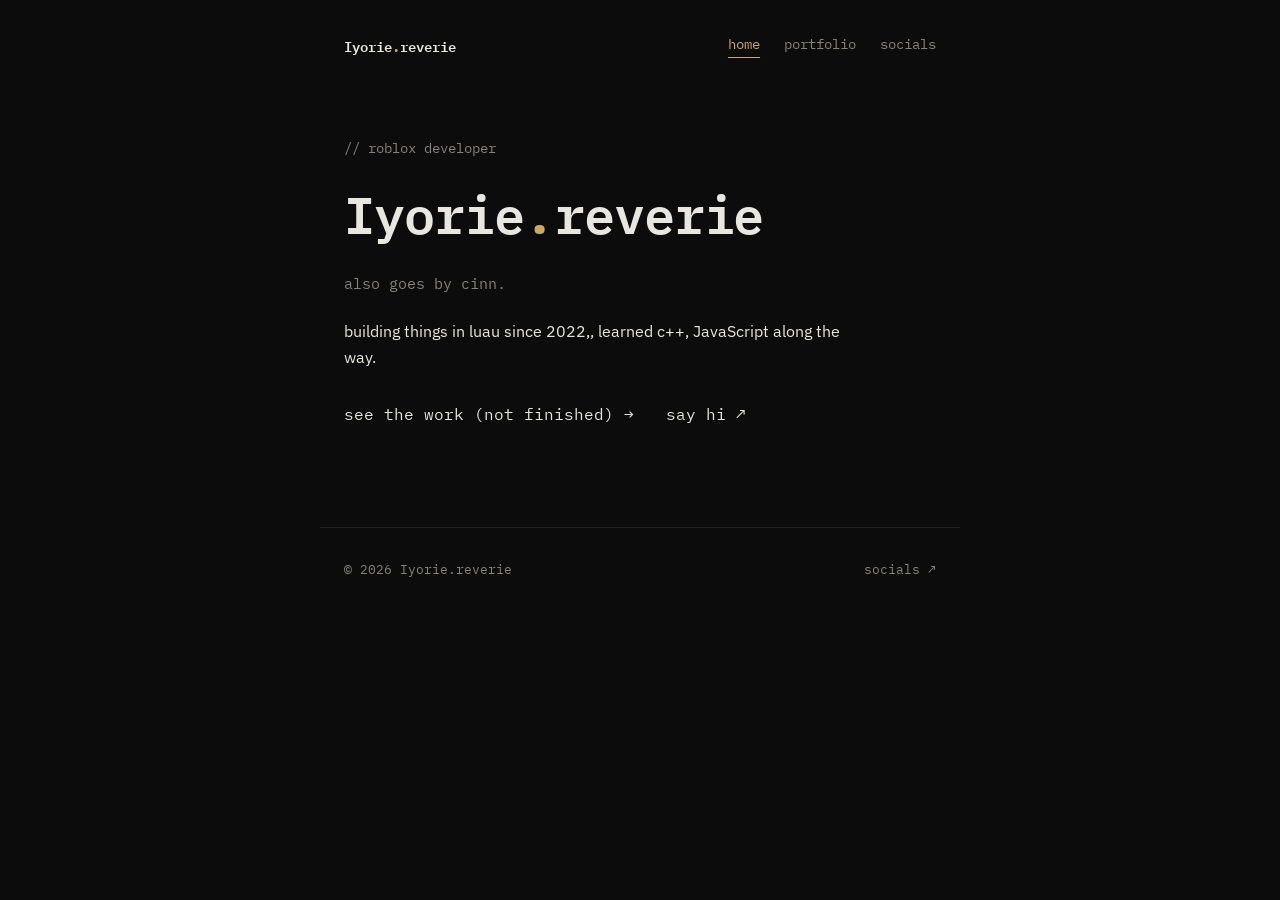
==== commit 31ffc35b: "Update index.html" ====
--- a/index.html
+++ b/index.html
@@ -5,7 +5,7 @@
 <meta name="viewport" content="width=device-width, initial-scale=1" />
 <meta name="theme-color" content="#0c0c0c" />
 <title>Iyorie.reverie — roblox developer</title>
-<meta name="description" content="Cinn (Iyorie), Iyorie.reverie — a Roblox developer working in Luau and C++." />
+<meta name="description" content="Cinn (Iyorie), Iyorie.reverie — a Roblox developer working in Luau,, C++ and JavaScript." />
 <link rel="preconnect" href="https://fonts.googleapis.com">
 <link rel="preconnect" href="https://fonts.gstatic.com" crossorigin>
 <link href="https://fonts.googleapis.com/css2?family=IBM+Plex+Mono:wght@400;500;600;700&family=IBM+Plex+Sans:wght@400;500;600&display=swap" rel="stylesheet">
@@ -28,12 +28,10 @@
     <h1>Iyorie<span class="dot">.</span>reverie</h1>
     <p class="alt">also goes by cinn.</p>
     <p class="bio">
-      building things in luau since 2022 — small, sometimes overbuilt,
-      occasionally shipped. c++ is newer, mostly to see how the same
-      problem looks somewhere else.
+      building things in luau since 2022,, learned c++, JavaScript along the way.
     </p>
     <div class="links">
-      <a href="portfolio.html">see the work <span class="arrow">→</span></a>
+      <a href="portfolio.html">see the work (not finished) <span class="arrow">→</span></a>
       <a href="socials.html">say hi <span class="arrow">↗</span></a>
     </div>
   </section>
